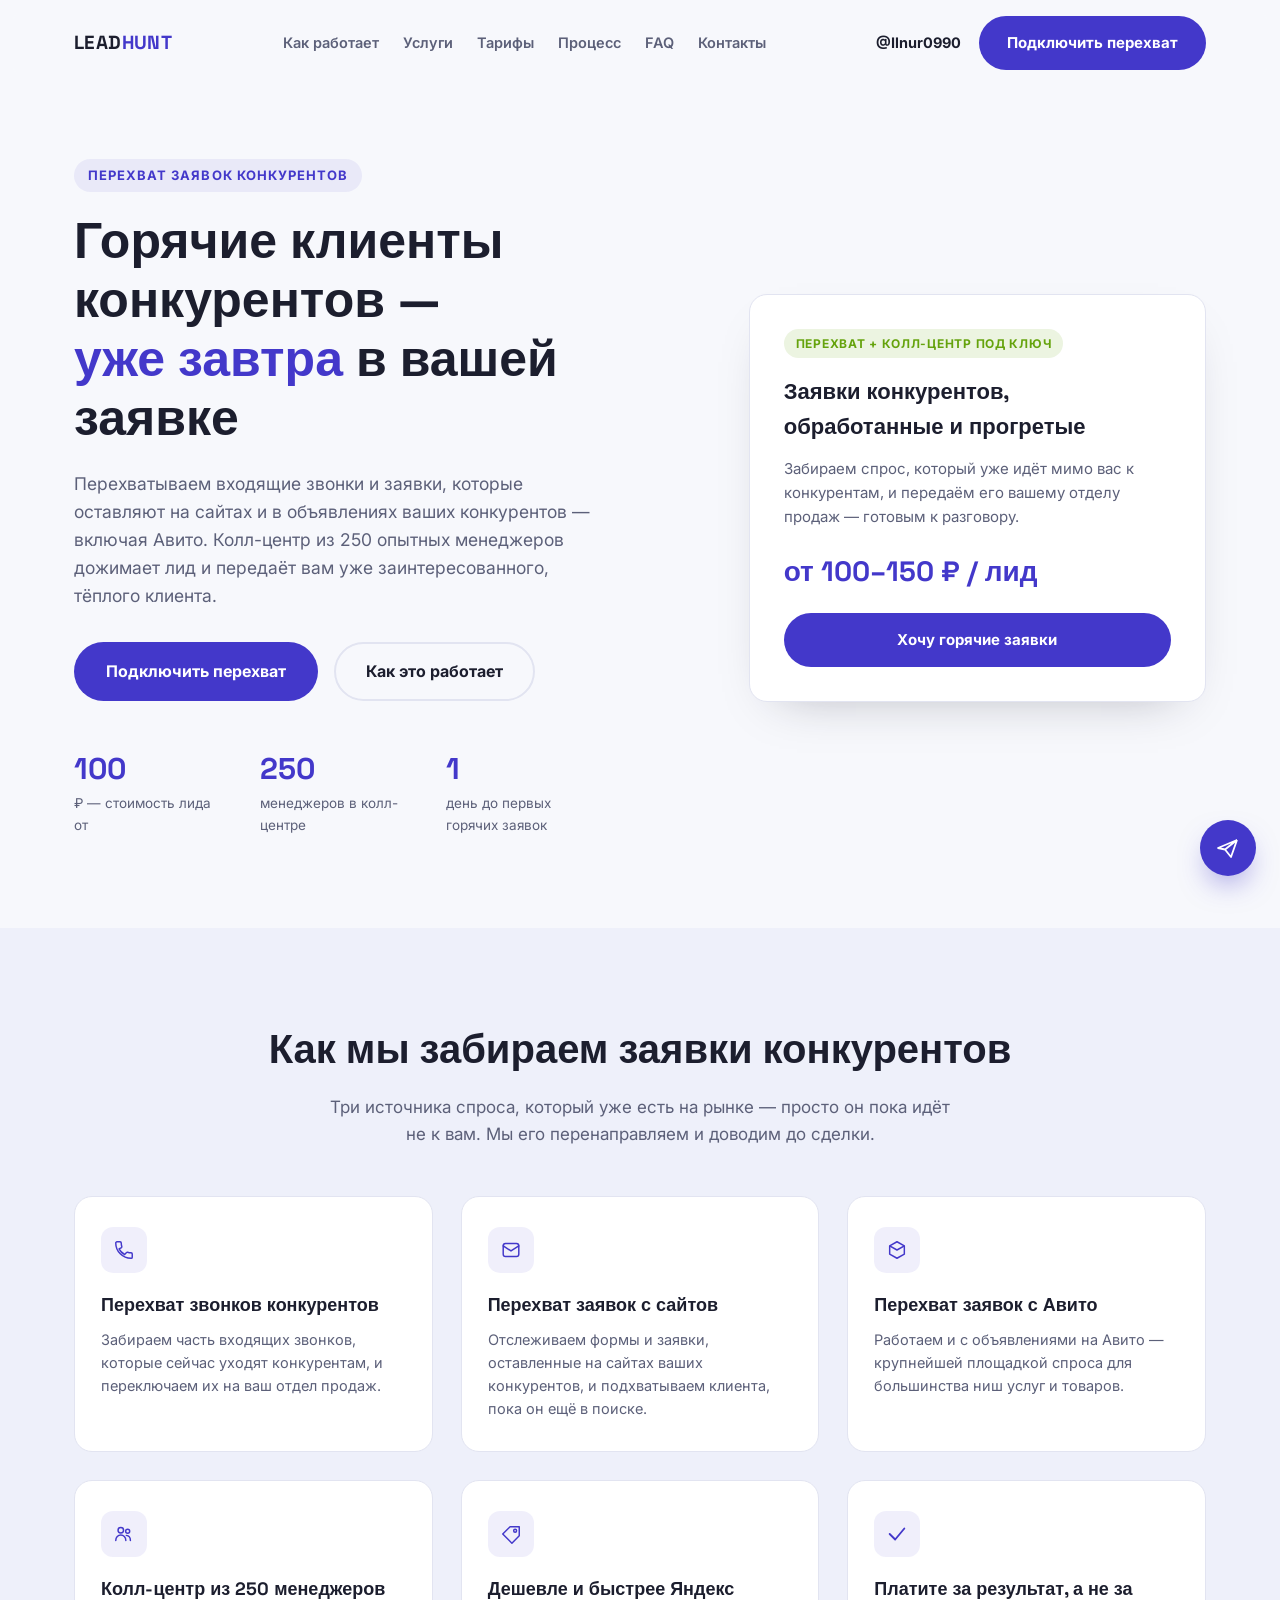
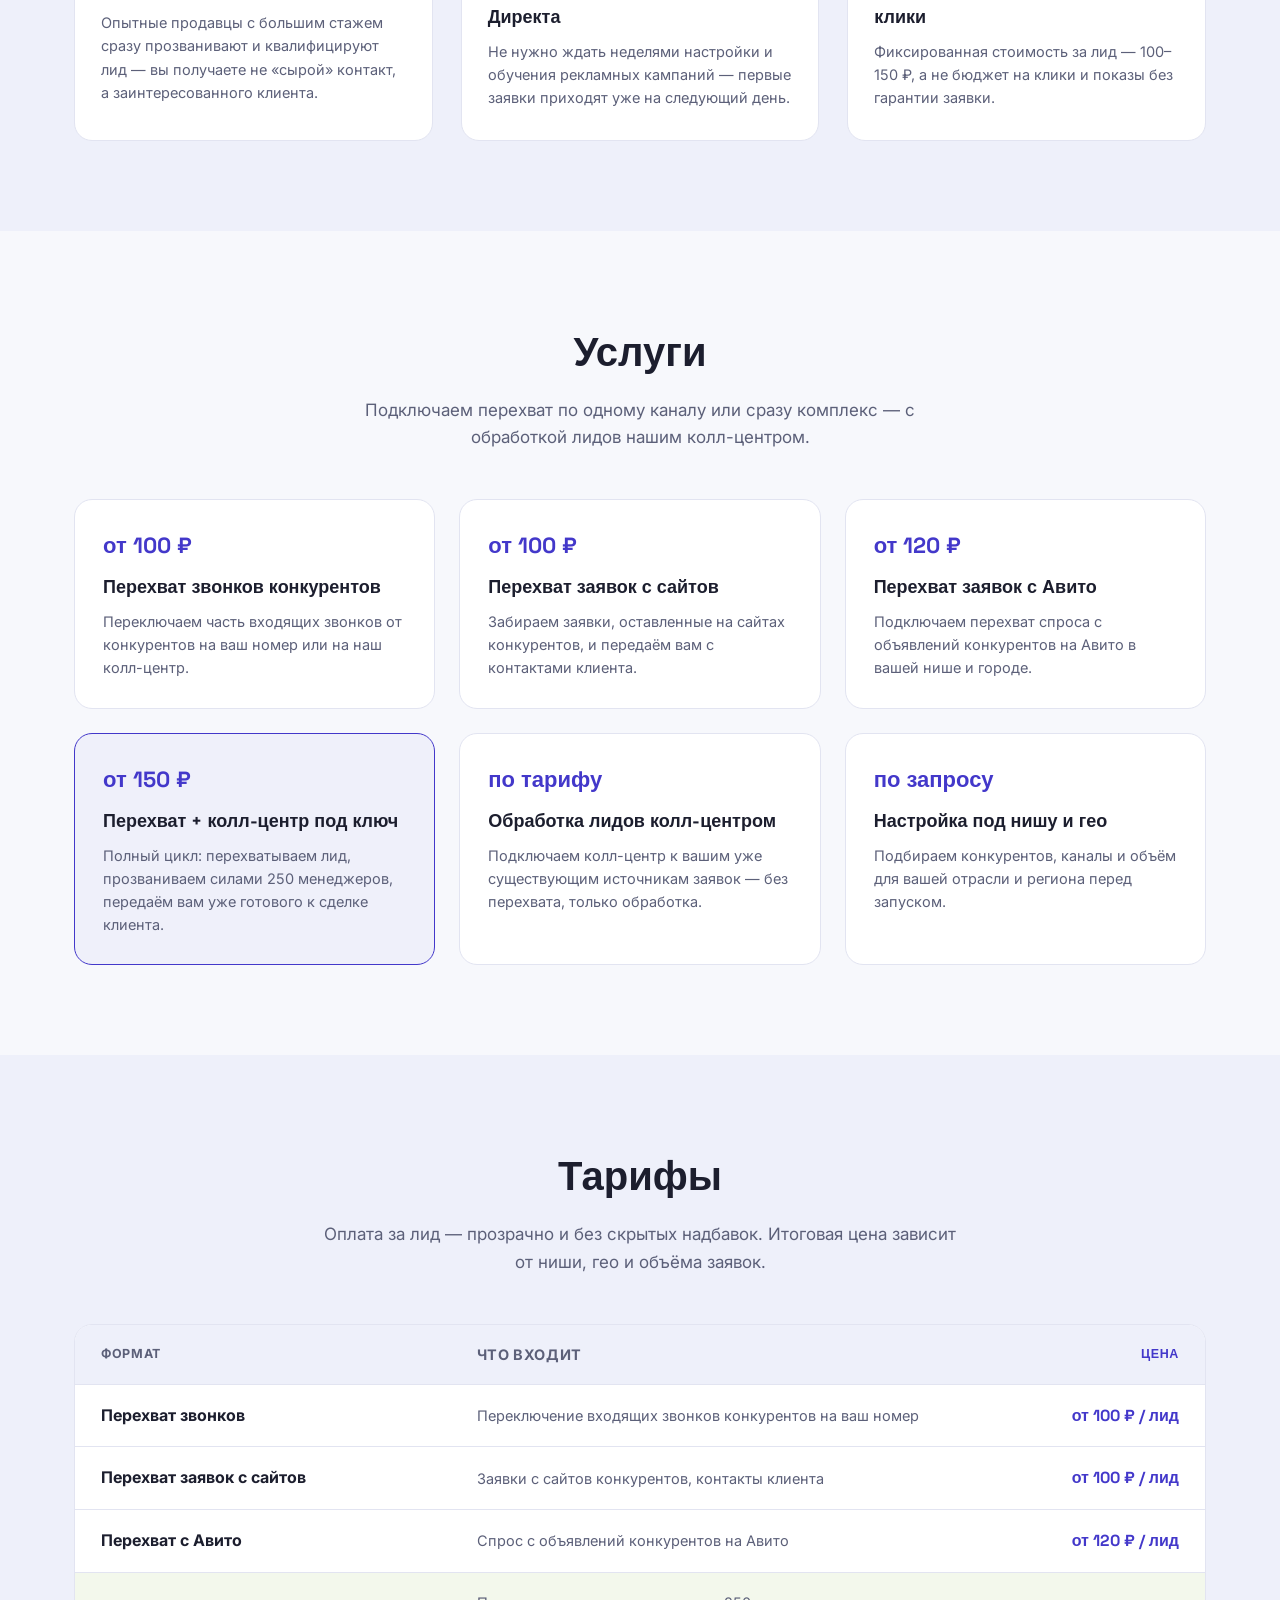
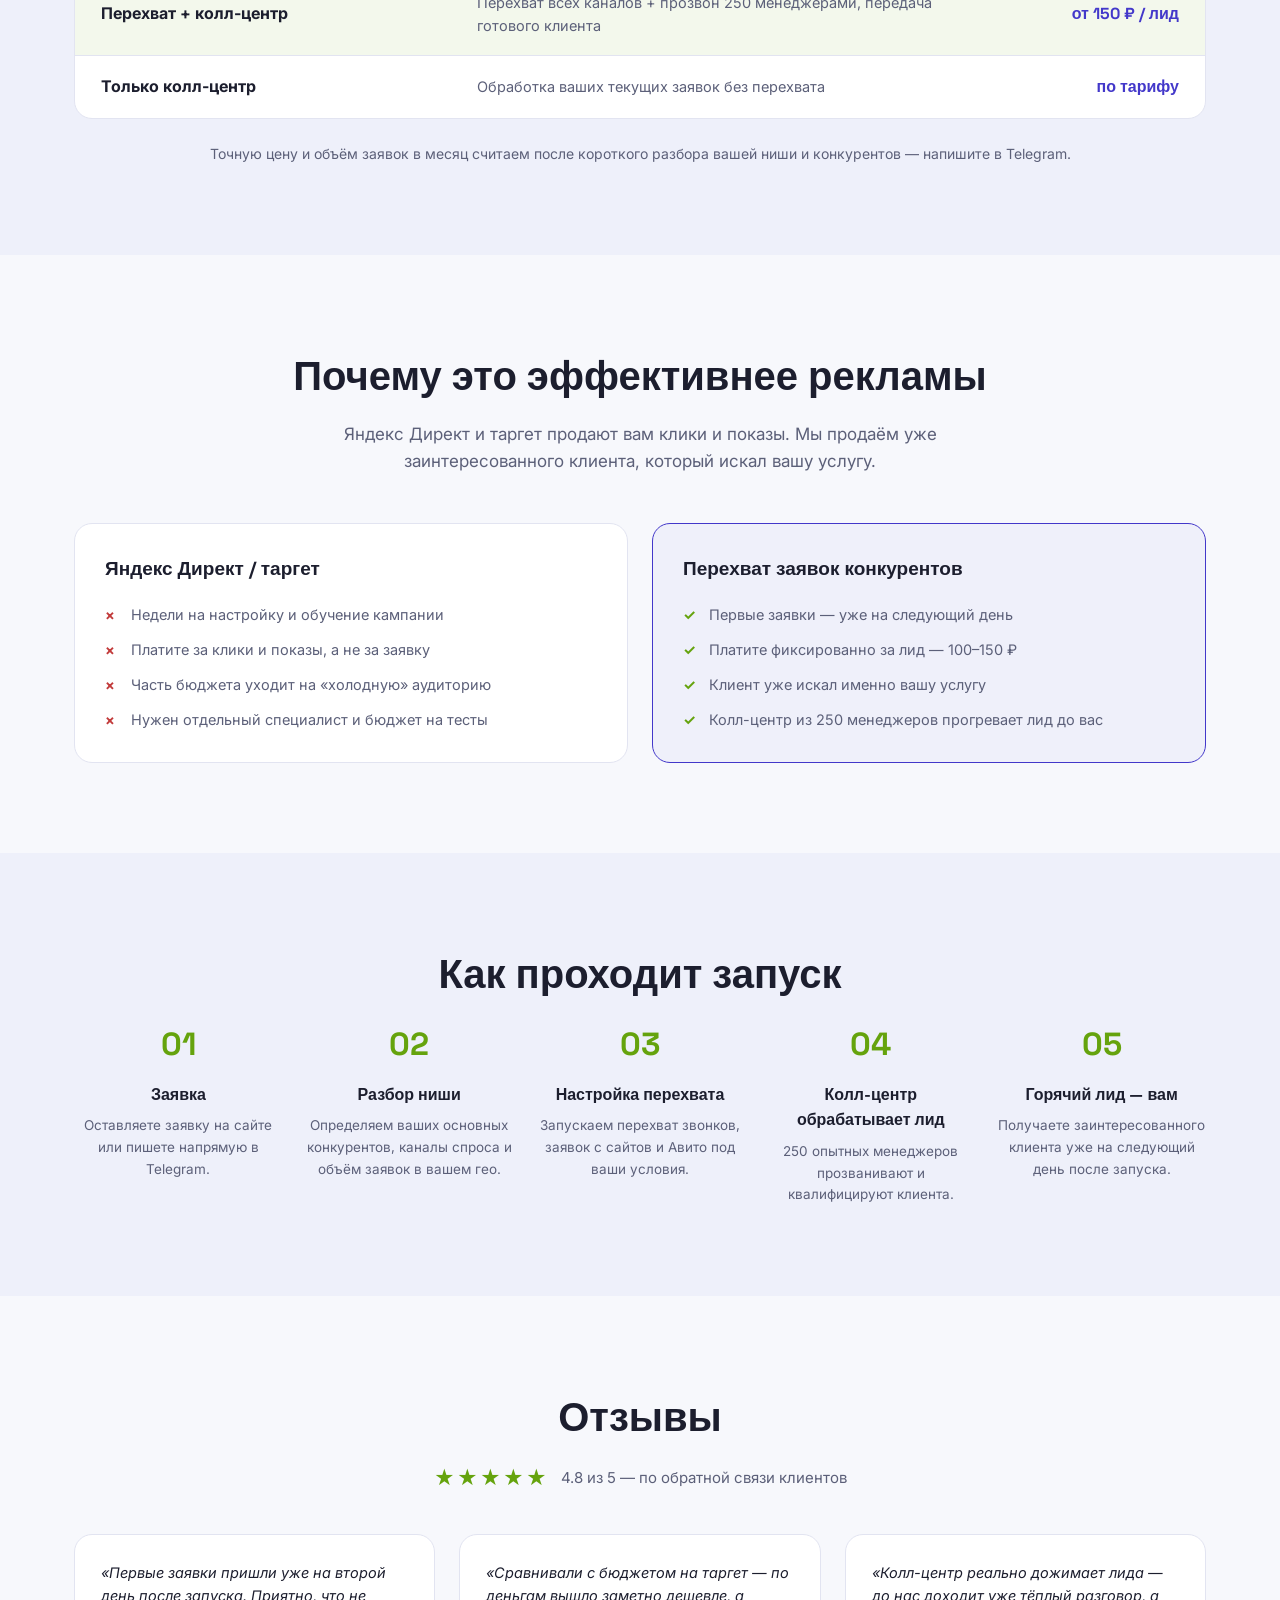
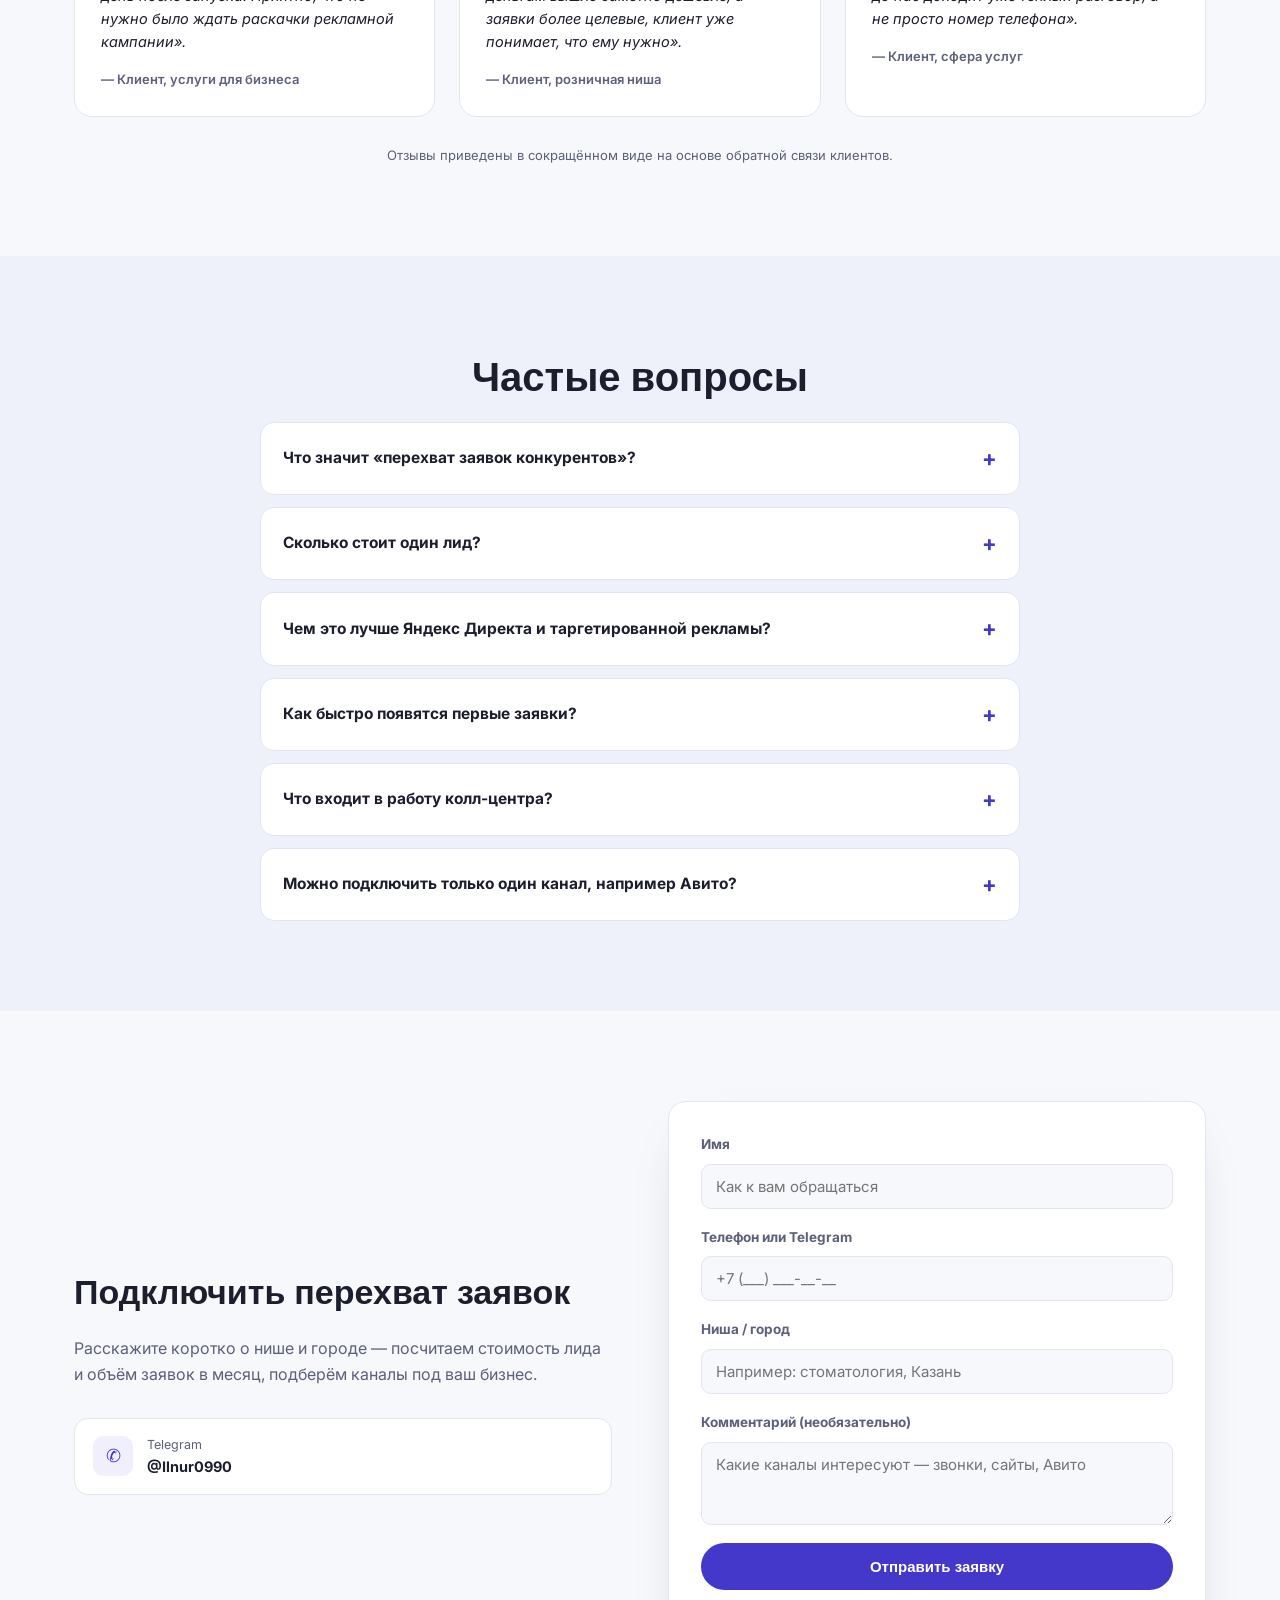
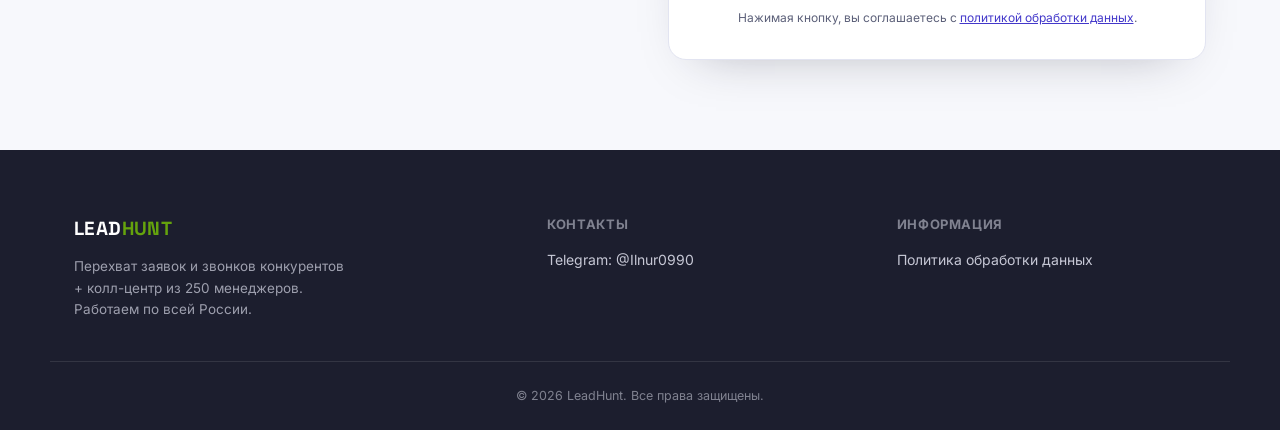
==== index.html @ 28eeb17b "init: landing for LeadHunt (перехват заявок конкурентов)" ====
<!DOCTYPE html>
<html lang="ru">
<head>
<meta charset="UTF-8">
<meta name="viewport" content="width=device-width, initial-scale=1.0">
<title>LeadHunt — перехват заявок конкурентов | Горячие лиды от 100 ₽</title>
<meta name="description" content="Перехватываем входящие звонки и заявки конкурентов — с сайтов и Авито. Колл-центр из 250 опытных менеджеров прогревает и передаёт вам готовых клиентов уже на следующий день. Лид от 100 ₽.">
<link rel="preconnect" href="https://fonts.googleapis.com">
<link rel="preconnect" href="https://fonts.gstatic.com" crossorigin>
<link href="https://fonts.googleapis.com/css2?family=Space+Grotesk:wght@500;600;700&family=Inter:wght@400;500;600;700;800&display=swap" rel="stylesheet">
<link rel="stylesheet" href="styles.css">
</head>
<body>

<header class="header" id="header">
  <div class="header__inner container">
    <a href="#top" class="logo">LEAD<span>HUNT</span></a>
    <nav class="nav" id="nav">
      <a href="#about">Как работает</a>
      <a href="#services">Услуги</a>
      <a href="#courses">Тарифы</a>
      <a href="#process">Процесс</a>
      <a href="#faq">FAQ</a>
      <a href="#contacts">Контакты</a>
    </nav>
    <div class="header__actions">
      <a href="https://t.me/Ilnur0990" class="header__phone" target="_blank" rel="noopener">@Ilnur0990</a>
      <a href="#form" class="btn btn--primary">Подключить перехват</a>
      <button class="burger" id="burger" aria-label="Меню"><span></span><span></span><span></span></button>
    </div>
  </div>
</header>

<main id="top">

  <!-- HERO -->
  <section class="hero">
    <div class="container hero__inner">
      <div class="hero__text">
        <span class="eyebrow">Перехват заявок конкурентов</span>
        <h1>Горячие клиенты конкурентов —<br><em>уже завтра</em> в вашей заявке</h1>
        <p class="hero__lead">Перехватываем входящие звонки и заявки, которые оставляют на сайтах и в объявлениях ваших конкурентов — включая Авито. Колл-центр из 250 опытных менеджеров дожимает лид и передаёт вам уже заинтересованного, тёплого клиента.</p>
        <div class="hero__cta">
          <a href="#form" class="btn btn--primary btn--lg">Подключить перехват</a>
          <a href="#about" class="btn btn--ghost btn--lg">Как это работает</a>
        </div>
        <div class="hero__stats">
          <div class="stat"><span class="stat__num" data-target="100">0</span><span class="stat__label">₽ — стоимость лида от</span></div>
          <div class="stat"><span class="stat__num" data-target="250">0</span><span class="stat__label">менеджеров в колл-центре</span></div>
          <div class="stat"><span class="stat__num" data-target="1">0</span><span class="stat__label">день до первых горячих заявок</span></div>
        </div>
      </div>
      <div class="hero__card">
        <div class="hero__card-badge">Перехват + колл-центр под ключ</div>
        <h3>Заявки конкурентов, обработанные и прогретые</h3>
        <p>Забираем спрос, который уже идёт мимо вас к конкурентам, и передаём его вашему отделу продаж — готовым к разговору.</p>
        <div class="hero__card-price">от 100–150 ₽ / лид</div>
        <a href="#form" class="btn btn--primary btn--block">Хочу горячие заявки</a>
      </div>
    </div>
  </section>

  <!-- ADVANTAGES -->
  <section class="adv-section" id="about">
    <div class="container">
      <h2 class="section-title">Как мы забираем заявки конкурентов</h2>
      <p class="section-lead">Три источника спроса, который уже есть на рынке — просто он пока идёт не к вам. Мы его перенаправляем и доводим до сделки.</p>
      <div class="adv-grid">
        <div class="adv">
          <div class="adv__icon">
            <svg viewBox="0 0 24 24" fill="none"><path d="M6.6 10.8C7.9 13.4 10.1 15.5 12.7 16.9L14.8 14.8C15.1 14.5 15.5 14.4 15.9 14.5C17.1 14.9 18.4 15.1 19.7 15.1C20.4 15.1 21 15.7 21 16.4V19.8C21 20.5 20.4 21.1 19.7 21.1C10.5 21.1 3 13.6 3 4.4C3 3.7 3.6 3.1 4.3 3.1H7.7C8.4 3.1 9 3.7 9 4.4C9 5.7 9.2 7 9.6 8.2C9.7 8.6 9.6 9 9.3 9.3L6.6 10.8Z" stroke="currentColor" stroke-width="1.6" stroke-linejoin="round"/></svg>
          </div>
          <h3>Перехват звонков конкурентов</h3>
          <p>Забираем часть входящих звонков, которые сейчас уходят конкурентам, и переключаем их на ваш отдел продаж.</p>
        </div>
        <div class="adv">
          <div class="adv__icon">
            <svg viewBox="0 0 24 24" fill="none"><rect x="3.5" y="5" width="17" height="14" rx="2.5" stroke="currentColor" stroke-width="1.6"/><path d="M3.5 7.5L12 13L20.5 7.5" stroke="currentColor" stroke-width="1.6" stroke-linecap="round" stroke-linejoin="round"/></svg>
          </div>
          <h3>Перехват заявок с сайтов</h3>
          <p>Отслеживаем формы и заявки, оставленные на сайтах ваших конкурентов, и подхватываем клиента, пока он ещё в поиске.</p>
        </div>
        <div class="adv">
          <div class="adv__icon">
            <svg viewBox="0 0 24 24" fill="none"><path d="M12 3L20 7.5V16.5L12 21L4 16.5V7.5L12 3Z" stroke="currentColor" stroke-width="1.6" stroke-linejoin="round"/><path d="M4 7.5L12 12L20 7.5" stroke="currentColor" stroke-width="1.6" stroke-linejoin="round"/></svg>
          </div>
          <h3>Перехват заявок с Авито</h3>
          <p>Работаем и с объявлениями на Авито — крупнейшей площадкой спроса для большинства ниш услуг и товаров.</p>
        </div>
        <div class="adv">
          <div class="adv__icon">
            <svg viewBox="0 0 24 24" fill="none"><circle cx="8.5" cy="8" r="3" stroke="currentColor" stroke-width="1.6"/><circle cx="16" cy="9" r="2.2" stroke="currentColor" stroke-width="1.6"/><path d="M3 19C3 15.7 5.5 13 8.5 13C11.5 13 14 15.7 14 19" stroke="currentColor" stroke-width="1.6" stroke-linecap="round"/><path d="M14.5 13.5C17 13.8 19 16 19 19" stroke="currentColor" stroke-width="1.6" stroke-linecap="round"/></svg>
          </div>
          <h3>Колл-центр из 250 менеджеров</h3>
          <p>Опытные продавцы с большим стажем сразу прозванивают и квалифицируют лид — вы получаете не «сырой» контакт, а заинтересованного клиента.</p>
        </div>
        <div class="adv">
          <div class="adv__icon">
            <svg viewBox="0 0 24 24" fill="none"><path d="M3 12L11 4L21 4L21 14L13 22L3 12Z" stroke="currentColor" stroke-width="1.6" stroke-linejoin="round"/><circle cx="16.5" cy="8.5" r="1.6" stroke="currentColor" stroke-width="1.6"/></svg>
          </div>
          <h3>Дешевле и быстрее Яндекс Директа</h3>
          <p>Не нужно ждать неделями настройки и обучения рекламных кампаний — первые заявки приходят уже на следующий день.</p>
        </div>
        <div class="adv">
          <div class="adv__icon">
            <svg viewBox="0 0 24 24" fill="none"><path d="M4 12L10 18L20 6" stroke="currentColor" stroke-width="2" stroke-linecap="round" stroke-linejoin="round"/></svg>
          </div>
          <h3>Платите за результат, а не за клики</h3>
          <p>Фиксированная стоимость за лид — 100–150 ₽, а не бюджет на клики и показы без гарантии заявки.</p>
        </div>
      </div>
    </div>
  </section>

  <!-- SERVICES -->
  <section class="services" id="services">
    <div class="container">
      <h2 class="section-title">Услуги</h2>
      <p class="section-lead">Подключаем перехват по одному каналу или сразу комплекс — с обработкой лидов нашим колл-центром.</p>
      <div class="services__grid">

        <div class="service">
          <div class="service__price">от 100 ₽</div>
          <h3>Перехват звонков конкурентов</h3>
          <p>Переключаем часть входящих звонков от конкурентов на ваш номер или на наш колл-центр.</p>
        </div>

        <div class="service">
          <div class="service__price">от 100 ₽</div>
          <h3>Перехват заявок с сайтов</h3>
          <p>Забираем заявки, оставленные на сайтах конкурентов, и передаём вам с контактами клиента.</p>
        </div>

        <div class="service">
          <div class="service__price">от 120 ₽</div>
          <h3>Перехват заявок с Авито</h3>
          <p>Подключаем перехват спроса с объявлений конкурентов на Авито в вашей нише и городе.</p>
        </div>

        <div class="service service--accent">
          <div class="service__price">от 150 ₽</div>
          <h3>Перехват + колл-центр под ключ</h3>
          <p>Полный цикл: перехватываем лид, прозваниваем силами 250 менеджеров, передаём вам уже готового к сделке клиента.</p>
        </div>

        <div class="service">
          <div class="service__price">по тарифу</div>
          <h3>Обработка лидов колл-центром</h3>
          <p>Подключаем колл-центр к вашим уже существующим источникам заявок — без перехвата, только обработка.</p>
        </div>

        <div class="service">
          <div class="service__price">по запросу</div>
          <h3>Настройка под нишу и гео</h3>
          <p>Подбираем конкурентов, каналы и объём для вашей отрасли и региона перед запуском.</p>
        </div>

      </div>
    </div>
  </section>

  <!-- PRICE TABLE -->
  <section class="price" id="courses">
    <div class="container">
      <h2 class="section-title">Тарифы</h2>
      <p class="section-lead">Оплата за лид — прозрачно и без скрытых надбавок. Итоговая цена зависит от ниши, гео и объёма заявок.</p>
      <div class="price__table">
        <div class="price__row price__row--head">
          <span>Формат</span>
          <span>Что входит</span>
          <span>Цена</span>
        </div>
        <div class="price__row">
          <span>Перехват звонков</span>
          <span>Переключение входящих звонков конкурентов на ваш номер</span>
          <span>от 100 ₽ / лид</span>
        </div>
        <div class="price__row">
          <span>Перехват заявок с сайтов</span>
          <span>Заявки с сайтов конкурентов, контакты клиента</span>
          <span>от 100 ₽ / лид</span>
        </div>
        <div class="price__row">
          <span>Перехват с Авито</span>
          <span>Спрос с объявлений конкурентов на Авито</span>
          <span>от 120 ₽ / лид</span>
        </div>
        <div class="price__row price__row--accent">
          <span>Перехват + колл-центр</span>
          <span>Перехват всех каналов + прозвон 250 менеджерами, передача готового клиента</span>
          <span>от 150 ₽ / лид</span>
        </div>
        <div class="price__row">
          <span>Только колл-центр</span>
          <span>Обработка ваших текущих заявок без перехвата</span>
          <span>по тарифу</span>
        </div>
      </div>
      <p class="price__note">Точную цену и объём заявок в месяц считаем после короткого разбора вашей ниши и конкурентов — напишите в Telegram.</p>
    </div>
  </section>

  <!-- COMPARE -->
  <section class="compare">
    <div class="container">
      <h2 class="section-title">Почему это эффективнее рекламы</h2>
      <p class="section-lead">Яндекс Директ и таргет продают вам клики и показы. Мы продаём уже заинтересованного клиента, который искал вашу услугу.</p>
      <div class="compare__grid">
        <div class="compare__card">
          <h3>Яндекс Директ / таргет</h3>
          <ul class="compare__list">
            <li>Недели на настройку и обучение кампании</li>
            <li>Платите за клики и показы, а не за заявку</li>
            <li>Часть бюджета уходит на «холодную» аудиторию</li>
            <li>Нужен отдельный специалист и бюджет на тесты</li>
          </ul>
        </div>
        <div class="compare__card compare__card--accent">
          <h3>Перехват заявок конкурентов</h3>
          <ul class="compare__list">
            <li>Первые заявки — уже на следующий день</li>
            <li>Платите фиксированно за лид — 100–150 ₽</li>
            <li>Клиент уже искал именно вашу услугу</li>
            <li>Колл-центр из 250 менеджеров прогревает лид до вас</li>
          </ul>
        </div>
      </div>
    </div>
  </section>

  <!-- PROCESS -->
  <section class="process" id="process">
    <div class="container">
      <h2 class="section-title">Как проходит запуск</h2>
      <div class="process__grid">
        <div class="step">
          <div class="step__num">01</div>
          <h3>Заявка</h3>
          <p>Оставляете заявку на сайте или пишете напрямую в Telegram.</p>
        </div>
        <div class="step">
          <div class="step__num">02</div>
          <h3>Разбор ниши</h3>
          <p>Определяем ваших основных конкурентов, каналы спроса и объём заявок в вашем гео.</p>
        </div>
        <div class="step">
          <div class="step__num">03</div>
          <h3>Настройка перехвата</h3>
          <p>Запускаем перехват звонков, заявок с сайтов и Авито под ваши условия.</p>
        </div>
        <div class="step">
          <div class="step__num">04</div>
          <h3>Колл-центр обрабатывает лид</h3>
          <p>250 опытных менеджеров прозванивают и квалифицируют клиента.</p>
        </div>
        <div class="step">
          <div class="step__num">05</div>
          <h3>Горячий лид — вам</h3>
          <p>Получаете заинтересованного клиента уже на следующий день после запуска.</p>
        </div>
      </div>
    </div>
  </section>

  <!-- REVIEWS -->
  <section class="reviews" id="reviews">
    <div class="container">
      <h2 class="section-title">Отзывы</h2>
      <div class="reviews__rating">
        <span class="reviews__stars">★★★★★</span>
        <span>4.8 из 5 — по обратной связи клиентов</span>
      </div>
      <div class="reviews__grid">
        <div class="review">
          <p>«Первые заявки пришли уже на второй день после запуска. Приятно, что не нужно было ждать раскачки рекламной кампании».</p>
          <div class="review__author">— Клиент, услуги для бизнеса</div>
        </div>
        <div class="review">
          <p>«Сравнивали с бюджетом на таргет — по деньгам вышло заметно дешевле, а заявки более целевые, клиент уже понимает, что ему нужно».</p>
          <div class="review__author">— Клиент, розничная ниша</div>
        </div>
        <div class="review">
          <p>«Колл-центр реально дожимает лида — до нас доходит уже тёплый разговор, а не просто номер телефона».</p>
          <div class="review__author">— Клиент, сфера услуг</div>
        </div>
      </div>
      <p class="reviews__note">Отзывы приведены в сокращённом виде на основе обратной связи клиентов.</p>
    </div>
  </section>

  <!-- FAQ -->
  <section class="faq" id="faq">
    <div class="container">
      <h2 class="section-title">Частые вопросы</h2>
      <div class="faq__list">
        <details class="faq__item">
          <summary>Что значит «перехват заявок конкурентов»?</summary>
          <p>Мы работаем с тем же спросом, что видят ваши конкуренты — по их объявлениям, сайтам и карточкам, в том числе на Авито — и перенаправляем часть этого потока на вас, вместо того чтобы вы сами боролись за клик в рекламе.</p>
        </details>
        <details class="faq__item">
          <summary>Сколько стоит один лид?</summary>
          <p>В среднем 100–150 ₽ за лид, в зависимости от ниши, региона и выбранного канала — звонки, сайты, Авито или комплекс со всеми тремя.</p>
        </details>
        <details class="faq__item">
          <summary>Чем это лучше Яндекс Директа и таргетированной рекламы?</summary>
          <p>Реклама продаёт клики и показы, а результат неизвестен заранее. Перехват работает с уже сформированным спросом — человек уже искал такую услугу у конкурента, а первые заявки приходят уже на следующий день после запуска.</p>
        </details>
        <details class="faq__item">
          <summary>Как быстро появятся первые заявки?</summary>
          <p>Обычно клиенты начинают получать заинтересованных, горячих клиентов уже на следующий день после подключения.</p>
        </details>
        <details class="faq__item">
          <summary>Что входит в работу колл-центра?</summary>
          <p>250 опытных менеджеров с большим стажем продаж принимают перехваченный контакт, прозванивают и квалифицируют его — вам передаётся уже прогретый, заинтересованный лид, а не «сырой» номер телефона.</p>
        </details>
        <details class="faq__item">
          <summary>Можно подключить только один канал, например Авито?</summary>
          <p>Да, можно начать с одного канала — звонки, заявки с сайтов или Авито — и расширить на остальные после первых результатов.</p>
        </details>
      </div>
    </div>
  </section>

  <!-- FORM -->
  <section class="form-section" id="form">
    <div class="container form-section__inner">
      <div class="form-section__text">
        <h2>Подключить перехват заявок</h2>
        <p>Расскажите коротко о нише и городе — посчитаем стоимость лида и объём заявок в месяц, подберём каналы под ваш бизнес.</p>
        <div class="form-section__contact">
          <a href="https://t.me/Ilnur0990" target="_blank" rel="noopener" class="contact-card">
            <span class="contact-card__icon">✆</span>
            <div>
              <div class="contact-card__label">Telegram</div>
              <div class="contact-card__value">@Ilnur0990</div>
            </div>
          </a>
        </div>
      </div>
      <form class="form" id="leadForm">
        <input type="text" name="_gotcha" style="display:none" tabindex="-1" autocomplete="off">
        <label>
          <span>Имя</span>
          <input type="text" name="name" placeholder="Как к вам обращаться" required>
        </label>
        <label>
          <span>Телефон или Telegram</span>
          <input type="tel" name="phone" placeholder="+7 (___) ___-__-__" required>
        </label>
        <label>
          <span>Ниша / город</span>
          <input type="text" name="topic" placeholder="Например: стоматология, Казань">
        </label>
        <label>
          <span>Комментарий (необязательно)</span>
          <textarea name="comment" rows="3" placeholder="Какие каналы интересуют — звонки, сайты, Авито"></textarea>
        </label>
        <button type="submit" class="btn btn--primary btn--block">Отправить заявку</button>
        <p class="form__note">Нажимая кнопку, вы соглашаетесь с <a href="privacy.html">политикой обработки данных</a>.</p>
      </form>
    </div>
  </section>

</main>

<footer class="footer" id="contacts">
  <div class="container footer__inner">
    <div class="footer__brand">
      <div class="logo">LEAD<span>HUNT</span></div>
      <p>Перехват заявок и звонков конкурентов + колл-центр из 250 менеджеров. Работаем по всей России.</p>
    </div>
    <div class="footer__col">
      <h4>Контакты</h4>
      <a href="https://t.me/Ilnur0990" target="_blank" rel="noopener">Telegram: @Ilnur0990</a>
    </div>
    <div class="footer__col">
      <h4>Информация</h4>
      <a href="privacy.html">Политика обработки данных</a>
    </div>
  </div>
  <div class="container footer__bottom">
    <span>© <span id="year"></span> LeadHunt. Все права защищены.</span>
  </div>
</footer>

<a href="https://t.me/Ilnur0990" target="_blank" rel="noopener" class="fab" aria-label="Написать в Telegram">
  <svg viewBox="0 0 24 24" fill="none"><path d="M21 4L2 12L9 13.5M21 4L15 21L9 13.5M21 4L9 13.5" stroke="currentColor" stroke-width="1.8" stroke-linejoin="round"/></svg>
</a>

<script src="script.js"></script>
</body>
</html>
---- styles.css ----
:root {
  --bg: #f7f8fc;
  --bg-alt: #eef0fa;
  --surface: #ffffff;
  --ink: #1c1e2e;
  --ink-soft: #5c6079;
  --accent: #4338ca;
  --accent-dark: #332aa3;
  --gold: #65a30d;
  --border: #e2e4f1;
  --radius: 18px;
  --shadow: 0 20px 50px -30px rgba(28, 30, 46, 0.35);
  --font-head: 'Space Grotesk', sans-serif;
  --font-body: 'Inter', sans-serif;
}

* { box-sizing: border-box; margin: 0; padding: 0; }

html { scroll-behavior: smooth; }

body {
  font-family: var(--font-body);
  background: var(--bg);
  color: var(--ink);
  line-height: 1.6;
  -webkit-font-smoothing: antialiased;
}

.container {
  max-width: 1180px;
  margin: 0 auto;
  padding: 0 24px;
}

img { max-width: 100%; display: block; }

a { color: inherit; text-decoration: none; }

h1, h2, h3 { font-family: var(--font-head); font-weight: 700; color: var(--ink); }

.section-title {
  font-size: clamp(28px, 3.6vw, 40px);
  text-align: center;
  margin-bottom: 12px;
}

.section-lead {
  text-align: center;
  max-width: 640px;
  margin: 0 auto 48px;
  color: var(--ink-soft);
  font-size: 17px;
}

.eyebrow {
  display: inline-block;
  font-size: 13px;
  letter-spacing: 0.08em;
  text-transform: uppercase;
  color: var(--accent);
  font-weight: 700;
  background: rgba(67, 56, 202, 0.08);
  padding: 6px 14px;
  border-radius: 100px;
  margin-bottom: 20px;
}

/* BUTTONS */
.btn {
  display: inline-flex;
  align-items: center;
  justify-content: center;
  gap: 8px;
  padding: 13px 26px;
  border-radius: 100px;
  font-weight: 700;
  font-size: 15px;
  border: 2px solid transparent;
  cursor: pointer;
  transition: transform 0.15s ease, box-shadow 0.15s ease, background 0.15s ease, color 0.15s ease;
  white-space: nowrap;
}
.btn--primary { background: var(--accent); color: #fff; }
.btn--primary:hover { background: var(--accent-dark); transform: translateY(-1px); box-shadow: 0 12px 24px -12px rgba(67,56,202,0.55); }
.btn--ghost { background: transparent; border-color: var(--border); color: var(--ink); }
.btn--ghost:hover { border-color: var(--accent); color: var(--accent); }
.btn--lg { padding: 15px 30px; font-size: 16px; }
.btn--block { width: 100%; }
.btn[disabled] { opacity: 0.7; cursor: not-allowed; transform: none; }

/* HEADER */
.header {
  position: sticky;
  top: 0;
  z-index: 100;
  background: rgba(247, 248, 252, 0.85);
  backdrop-filter: blur(10px);
  border-bottom: 1px solid transparent;
  transition: border-color 0.2s ease, box-shadow 0.2s ease;
}
.header.scrolled { border-color: var(--border); box-shadow: 0 6px 20px -18px rgba(0,0,0,0.3); }
.header__inner {
  display: flex;
  align-items: center;
  justify-content: space-between;
  gap: 24px;
  min-width: 0;
  padding-top: 16px;
  padding-bottom: 16px;
}
.logo {
  flex-shrink: 0;
  font-family: var(--font-head);
  font-weight: 700;
  font-size: 19px;
  letter-spacing: 0.02em;
  color: var(--ink);
}
.logo span { color: var(--accent); }
.nav { display: flex; align-items: center; gap: 24px; }
.nav a {
  white-space: nowrap;
  font-size: 14.5px;
  font-weight: 600;
  color: var(--ink-soft);
  transition: color 0.15s ease;
}
.nav a:hover { color: var(--accent); }
.header__actions { display: flex; align-items: center; gap: 18px; flex-shrink: 0; }
.header__phone {
  font-weight: 700;
  font-size: 14.5px;
  color: var(--ink);
  white-space: nowrap;
}
.burger { display: none; flex-direction: column; gap: 5px; background: none; border: none; cursor: pointer; padding: 6px; }
.burger span { width: 22px; height: 2px; background: var(--ink); transition: transform 0.2s ease, opacity 0.2s ease; }
.burger.is-open span:nth-child(1) { transform: translateY(7px) rotate(45deg); }
.burger.is-open span:nth-child(2) { opacity: 0; }
.burger.is-open span:nth-child(3) { transform: translateY(-7px) rotate(-45deg); }

/* HERO */
.hero { padding: 72px 0 90px; overflow: hidden; }
.hero__inner {
  display: grid;
  grid-template-columns: 1.15fr 0.85fr;
  gap: 56px;
  align-items: center;
}
.hero h1 {
  font-size: clamp(32px, 4.4vw, 50px);
  line-height: 1.18;
  margin-bottom: 22px;
}
.hero h1 em { color: var(--accent); font-style: normal; }
.hero__lead { font-size: 17.5px; color: var(--ink-soft); max-width: 540px; margin-bottom: 32px; }
.hero__cta { display: flex; gap: 16px; flex-wrap: wrap; margin-bottom: 44px; }
.hero__stats { display: flex; gap: 36px; flex-wrap: wrap; }
.stat__num { display: block; font-family: var(--font-head); font-size: 30px; font-weight: 700; color: var(--accent); }
.stat__label { font-size: 13.5px; color: var(--ink-soft); max-width: 150px; display: inline-block; }

.hero__card {
  background: var(--surface);
  border: 1px solid var(--border);
  border-radius: var(--radius);
  padding: 34px;
  box-shadow: var(--shadow);
  position: relative;
}
.hero__card-badge {
  display: inline-block;
  font-size: 12px;
  font-weight: 700;
  text-transform: uppercase;
  letter-spacing: 0.06em;
  color: var(--gold);
  background: rgba(101, 163, 13, 0.12);
  padding: 5px 12px;
  border-radius: 100px;
  margin-bottom: 16px;
}
.hero__card h3 { font-size: 22px; margin-bottom: 12px; }
.hero__card p { color: var(--ink-soft); font-size: 15px; margin-bottom: 20px; }
.hero__card-price { font-family: var(--font-head); font-size: 28px; font-weight: 700; color: var(--accent); margin-bottom: 20px; }

/* ADVANTAGES */
.adv-section { padding: 90px 0; background: var(--bg-alt); }
.adv-grid { display: grid; grid-template-columns: repeat(3, 1fr); gap: 28px; }
.adv {
  background: var(--surface);
  border-radius: var(--radius);
  padding: 30px 26px;
  border: 1px solid var(--border);
}
.adv__icon {
  width: 46px; height: 46px;
  border-radius: 12px;
  background: rgba(67, 56, 202, 0.08);
  color: var(--accent);
  display: flex; align-items: center; justify-content: center;
  margin-bottom: 18px;
}
.adv__icon svg { width: 22px; height: 22px; }
.adv h3 { font-size: 18px; margin-bottom: 8px; }
.adv p { font-size: 14.5px; color: var(--ink-soft); }

/* SERVICES */
.services { padding: 90px 0; }
.services__grid { display: grid; grid-template-columns: repeat(3, 1fr); gap: 24px; }
.service {
  background: var(--surface);
  border: 1px solid var(--border);
  border-radius: var(--radius);
  padding: 28px;
}
.service--accent { border-color: var(--accent); background: rgba(67, 56, 202, 0.04); }
.service__price { font-family: var(--font-head); font-weight: 700; font-size: 22px; color: var(--accent); margin-bottom: 10px; }
.service h3 { font-size: 18px; margin-bottom: 8px; }
.service p { font-size: 14.5px; color: var(--ink-soft); }

/* PRICE TABLE */
.price { padding: 90px 0; background: var(--bg-alt); }
.price__table {
  background: var(--surface);
  border: 1px solid var(--border);
  border-radius: var(--radius);
  overflow: hidden;
}
.price__row {
  display: grid;
  grid-template-columns: 1.1fr 1.4fr 0.7fr;
  gap: 16px;
  padding: 18px 26px;
  border-bottom: 1px solid var(--border);
  align-items: center;
}
.price__row:last-child { border-bottom: none; }
.price__row--head {
  background: var(--bg-alt);
  font-size: 12.5px;
  text-transform: uppercase;
  letter-spacing: 0.05em;
  color: var(--ink-soft);
  font-weight: 700;
}
.price__row:not(.price__row--head) span:first-child { font-weight: 700; }
.price__row span:nth-child(2) { color: var(--ink-soft); font-size: 14.5px; }
.price__row span:last-child { font-family: var(--font-head); font-weight: 700; color: var(--accent); text-align: right; }
.price__row--accent { background: rgba(101, 163, 13, 0.08); }
.price__note { text-align: center; margin-top: 24px; color: var(--ink-soft); font-size: 14px; }

/* COMPARE */
.compare { padding: 90px 0; }
.compare__grid { display: grid; grid-template-columns: 1fr 1fr; gap: 24px; }
.compare__card { background: var(--surface); border: 1px solid var(--border); border-radius: var(--radius); padding: 30px; }
.compare__card--accent { border-color: var(--accent); background: rgba(67, 56, 202, 0.04); }
.compare__card h3 { font-size: 19px; margin-bottom: 18px; }
.compare__list { list-style: none; display: flex; flex-direction: column; gap: 12px; }
.compare__list li { font-size: 14.5px; color: var(--ink-soft); padding-left: 26px; position: relative; }
.compare__list li::before { content: '×'; position: absolute; left: 0; color: #c23b3b; font-weight: 700; }
.compare__card--accent .compare__list li::before { content: '✓'; color: var(--gold); }

/* PROCESS */
.process { padding: 90px 0; background: var(--bg-alt); }
.process__grid { display: grid; grid-template-columns: repeat(5, 1fr); gap: 22px; }
.step { text-align: center; }
.step__num {
  font-family: var(--font-head);
  font-size: 32px;
  font-weight: 700;
  color: var(--gold);
  margin-bottom: 12px;
}
.step h3 { font-size: 16px; margin-bottom: 8px; }
.step p { font-size: 13.5px; color: var(--ink-soft); }

/* REVIEWS */
.reviews { padding: 90px 0; }
.reviews__rating {
  display: flex;
  align-items: center;
  justify-content: center;
  gap: 12px;
  margin-bottom: 40px;
  font-size: 15px;
  color: var(--ink-soft);
}
.reviews__stars { color: var(--gold); font-size: 20px; letter-spacing: 2px; }
.reviews__grid { display: grid; grid-template-columns: repeat(3, 1fr); gap: 24px; }
.review {
  background: var(--surface);
  border: 1px solid var(--border);
  border-radius: var(--radius);
  padding: 26px;
}
.review p { font-size: 14.5px; color: var(--ink); margin-bottom: 16px; font-style: italic; }
.review__author { font-size: 13px; color: var(--ink-soft); font-weight: 600; }
.reviews__note { text-align: center; margin-top: 28px; font-size: 13px; color: var(--ink-soft); }

/* FAQ */
.faq { padding: 90px 0; background: var(--bg-alt); }
.faq__list { max-width: 760px; margin: 0 auto; display: flex; flex-direction: column; gap: 12px; }
.faq__item {
  background: var(--surface);
  border: 1px solid var(--border);
  border-radius: 14px;
  padding: 18px 22px;
}
.faq__item summary {
  cursor: pointer;
  font-weight: 700;
  font-size: 15.5px;
  list-style: none;
  display: flex;
  justify-content: space-between;
  align-items: center;
}
.faq__item summary::-webkit-details-marker { display: none; }
.faq__item summary::after { content: '+'; font-size: 22px; color: var(--accent); margin-left: 12px; }
.faq__item[open] summary::after { content: '−'; }
.faq__item p { margin-top: 14px; color: var(--ink-soft); font-size: 14.5px; }

/* FORM */
.form-section { padding: 90px 0; }
.form-section__inner { display: grid; grid-template-columns: 1fr 1fr; gap: 56px; align-items: center; }
.form-section__text h2 { font-size: clamp(26px, 3vw, 34px); margin-bottom: 16px; }
.form-section__text p { color: var(--ink-soft); margin-bottom: 30px; }
.form-section__contact { display: flex; flex-direction: column; gap: 14px; }
.contact-card {
  display: flex; align-items: center; gap: 14px;
  background: var(--surface);
  border: 1px solid var(--border);
  border-radius: 14px;
  padding: 16px 18px;
  transition: border-color 0.15s ease;
}
.contact-card:hover { border-color: var(--accent); }
.contact-card__icon {
  width: 40px; height: 40px;
  border-radius: 10px;
  background: rgba(67, 56, 202, 0.08);
  color: var(--accent);
  display: flex; align-items: center; justify-content: center;
  font-size: 18px;
  flex-shrink: 0;
}
.contact-card__label { font-size: 12.5px; color: var(--ink-soft); }
.contact-card__value { font-weight: 700; font-size: 14.5px; }

.form {
  background: var(--surface);
  border: 1px solid var(--border);
  border-radius: var(--radius);
  padding: 32px;
  display: flex;
  flex-direction: column;
  gap: 18px;
  box-shadow: var(--shadow);
}
.form label { display: flex; flex-direction: column; gap: 8px; font-size: 13.5px; font-weight: 700; color: var(--ink-soft); }
.form input, .form select, .form textarea {
  font-family: var(--font-body);
  font-size: 15px;
  padding: 12px 14px;
  border: 1px solid var(--border);
  border-radius: 10px;
  background: var(--bg);
  color: var(--ink);
  outline: none;
  transition: border-color 0.15s ease;
}
.form input:focus, .form select:focus, .form textarea:focus { border-color: var(--accent); }
.form textarea { resize: vertical; }
.form__note { font-size: 12px; color: var(--ink-soft); text-align: center; }
.form__note a { color: var(--accent); text-decoration: underline; }

/* FOOTER */
.footer { background: #1c1e2e; color: #e4e5f2; padding: 64px 0 24px; }
.footer__inner {
  display: grid;
  grid-template-columns: 1.4fr 1fr 1fr;
  gap: 40px;
  padding-bottom: 40px;
  border-bottom: 1px solid rgba(255,255,255,0.1);
}
.footer .logo { color: #fff; margin-bottom: 12px; }
.footer .logo span { color: var(--gold); }
.footer__brand p { font-size: 13.5px; color: rgba(228,229,242,0.65); max-width: 280px; }
.footer__col h4 { font-family: var(--font-body); font-size: 13px; text-transform: uppercase; letter-spacing: 0.05em; color: rgba(228,229,242,0.5); margin-bottom: 14px; }
.footer__col a { display: block; font-size: 14px; color: rgba(228,229,242,0.85); margin-bottom: 10px; }
.footer__col a:hover { color: var(--gold); }
.footer__bottom { padding-top: 24px; font-size: 12.5px; color: rgba(228,229,242,0.5); text-align: center; }

/* FAB */
.fab {
  position: fixed;
  bottom: 24px;
  right: 24px;
  width: 56px; height: 56px;
  border-radius: 50%;
  background: var(--accent);
  color: #fff;
  display: flex; align-items: center; justify-content: center;
  box-shadow: 0 14px 30px -10px rgba(67,56,202,0.6);
  z-index: 90;
  transition: transform 0.15s ease;
}
.fab:hover { transform: scale(1.06); }
.fab svg { width: 24px; height: 24px; }

/* REVEAL ANIMATION */
.reveal { opacity: 0; transform: translateY(18px); transition: opacity 0.6s ease, transform 0.6s ease; }
.reveal.is-visible { opacity: 1; transform: translateY(0); }

/* RESPONSIVE */
@media (max-width: 1180px) {
  .nav { gap: 18px; }
  .nav a { font-size: 14px; }
}

@media (max-width: 1100px) {
  .nav { display: none; }
  .burger { display: flex; }
  .nav.is-open {
    display: flex;
    flex-direction: column;
    position: absolute;
    top: 100%;
    left: 0; right: 0;
    background: var(--surface);
    border-bottom: 1px solid var(--border);
    padding: 20px 24px;
    gap: 16px;
  }
  .adv-grid, .services__grid, .reviews__grid { grid-template-columns: repeat(2, 1fr); }
  .process__grid { grid-template-columns: repeat(3, 1fr); gap: 30px 16px; }
  .footer__inner { grid-template-columns: 1fr 1fr; }
  .compare__grid { grid-template-columns: 1fr; }
}

@media (max-width: 900px) {
  .hero__inner { grid-template-columns: 1fr; }
  .hero__card { order: -1; }
  .form-section__inner { grid-template-columns: 1fr; }
  .adv-grid, .services__grid, .reviews__grid { grid-template-columns: 1fr 1fr; }
  .price__row { grid-template-columns: 1fr; gap: 4px; }
  .price__row span:last-child { text-align: left; }
  .price__row--head { display: none; }
}

@media (max-width: 640px) {
  .adv-grid, .services__grid, .reviews__grid { grid-template-columns: 1fr; }
  .process__grid { grid-template-columns: 1fr 1fr; }
  .hero__stats { gap: 24px; }
  .footer__inner { grid-template-columns: 1fr; }
}

@media (max-width: 560px) {
  .header__phone { display: none; }
}

@media (max-width: 380px) {
  .logo span { display: none; }
}
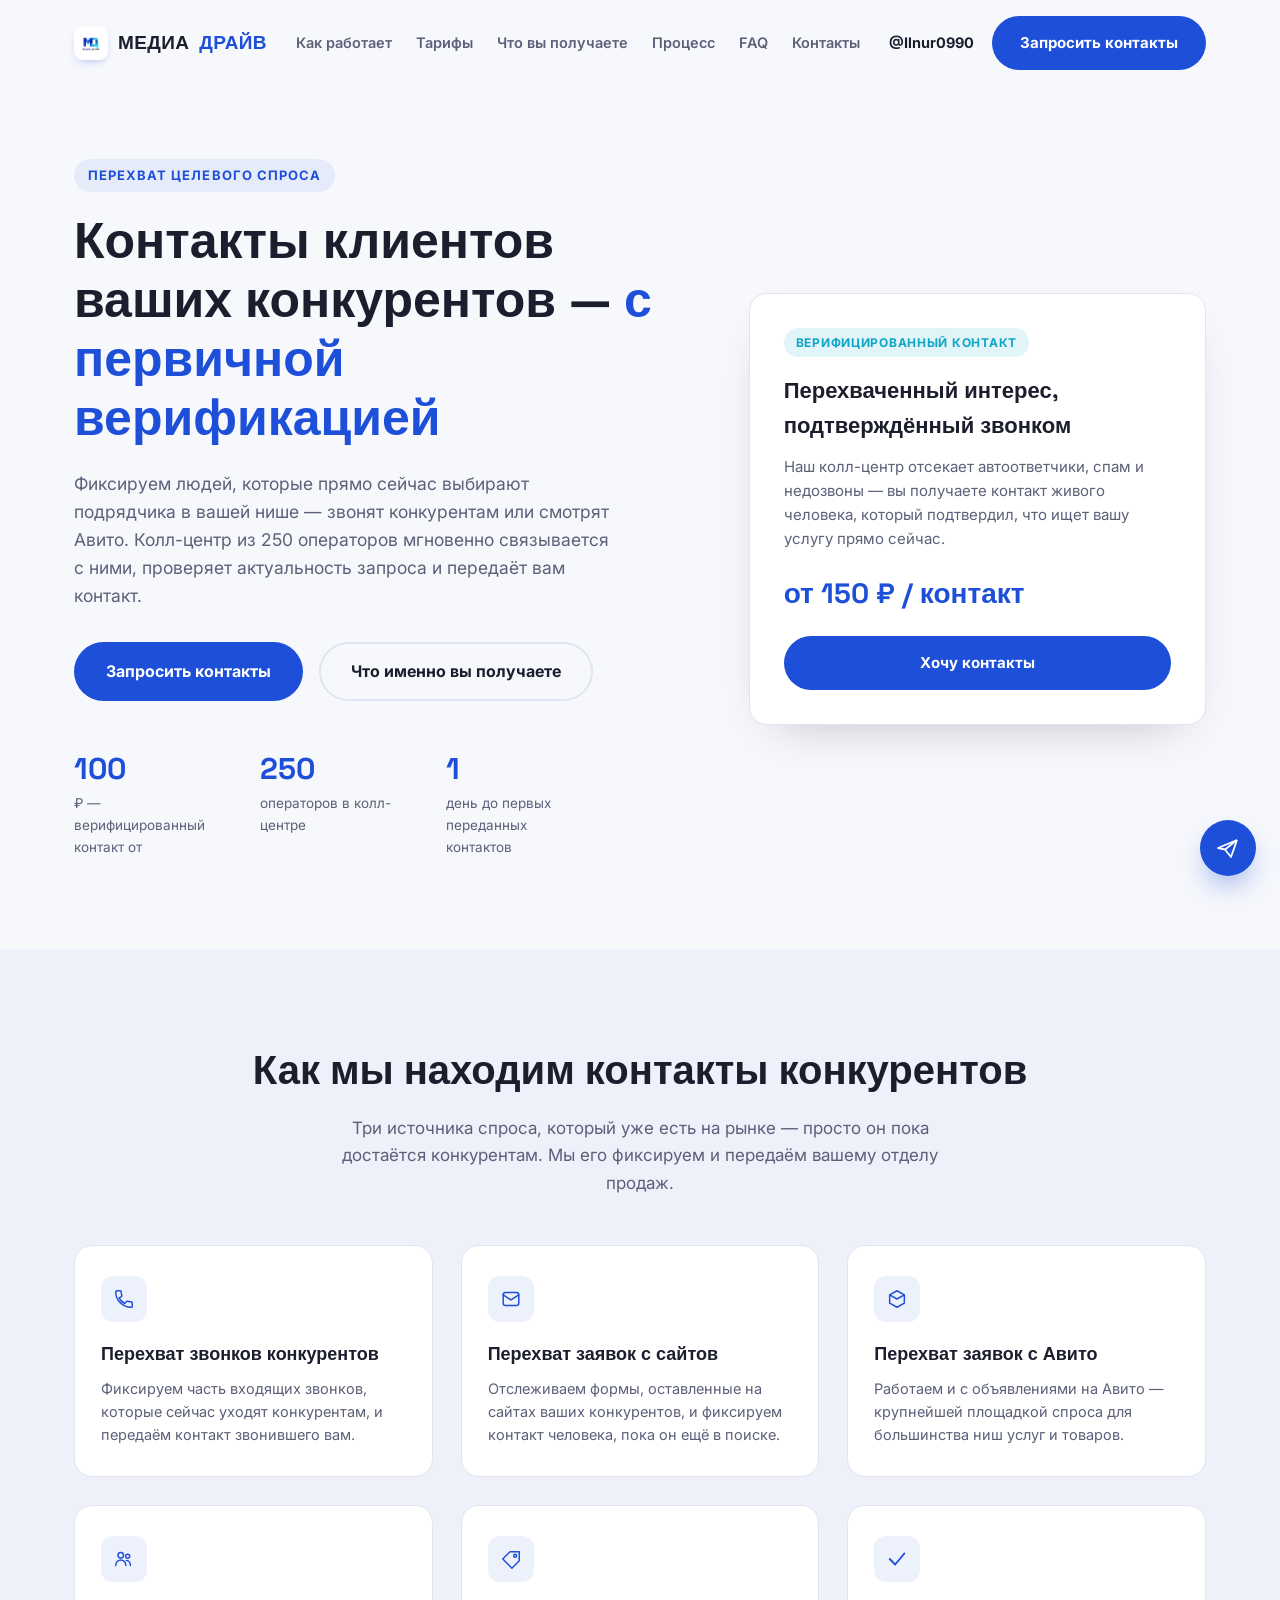
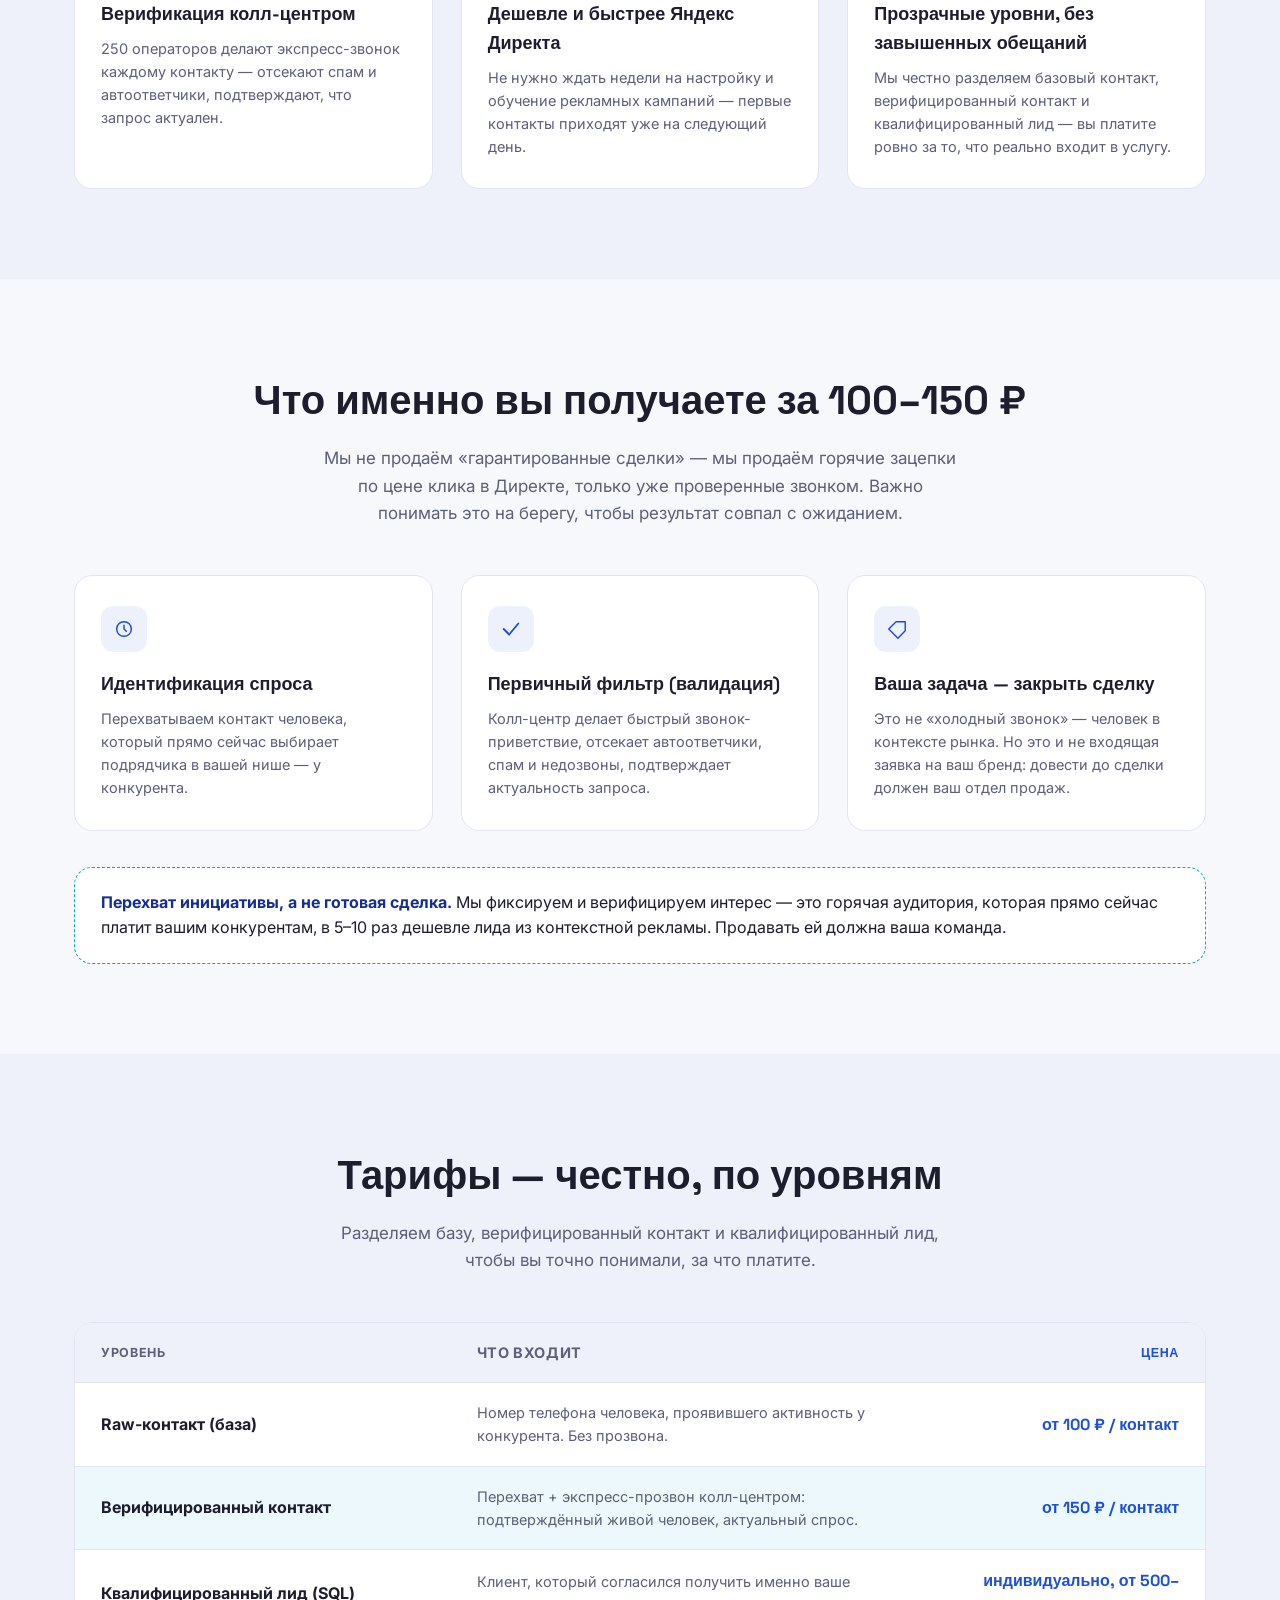
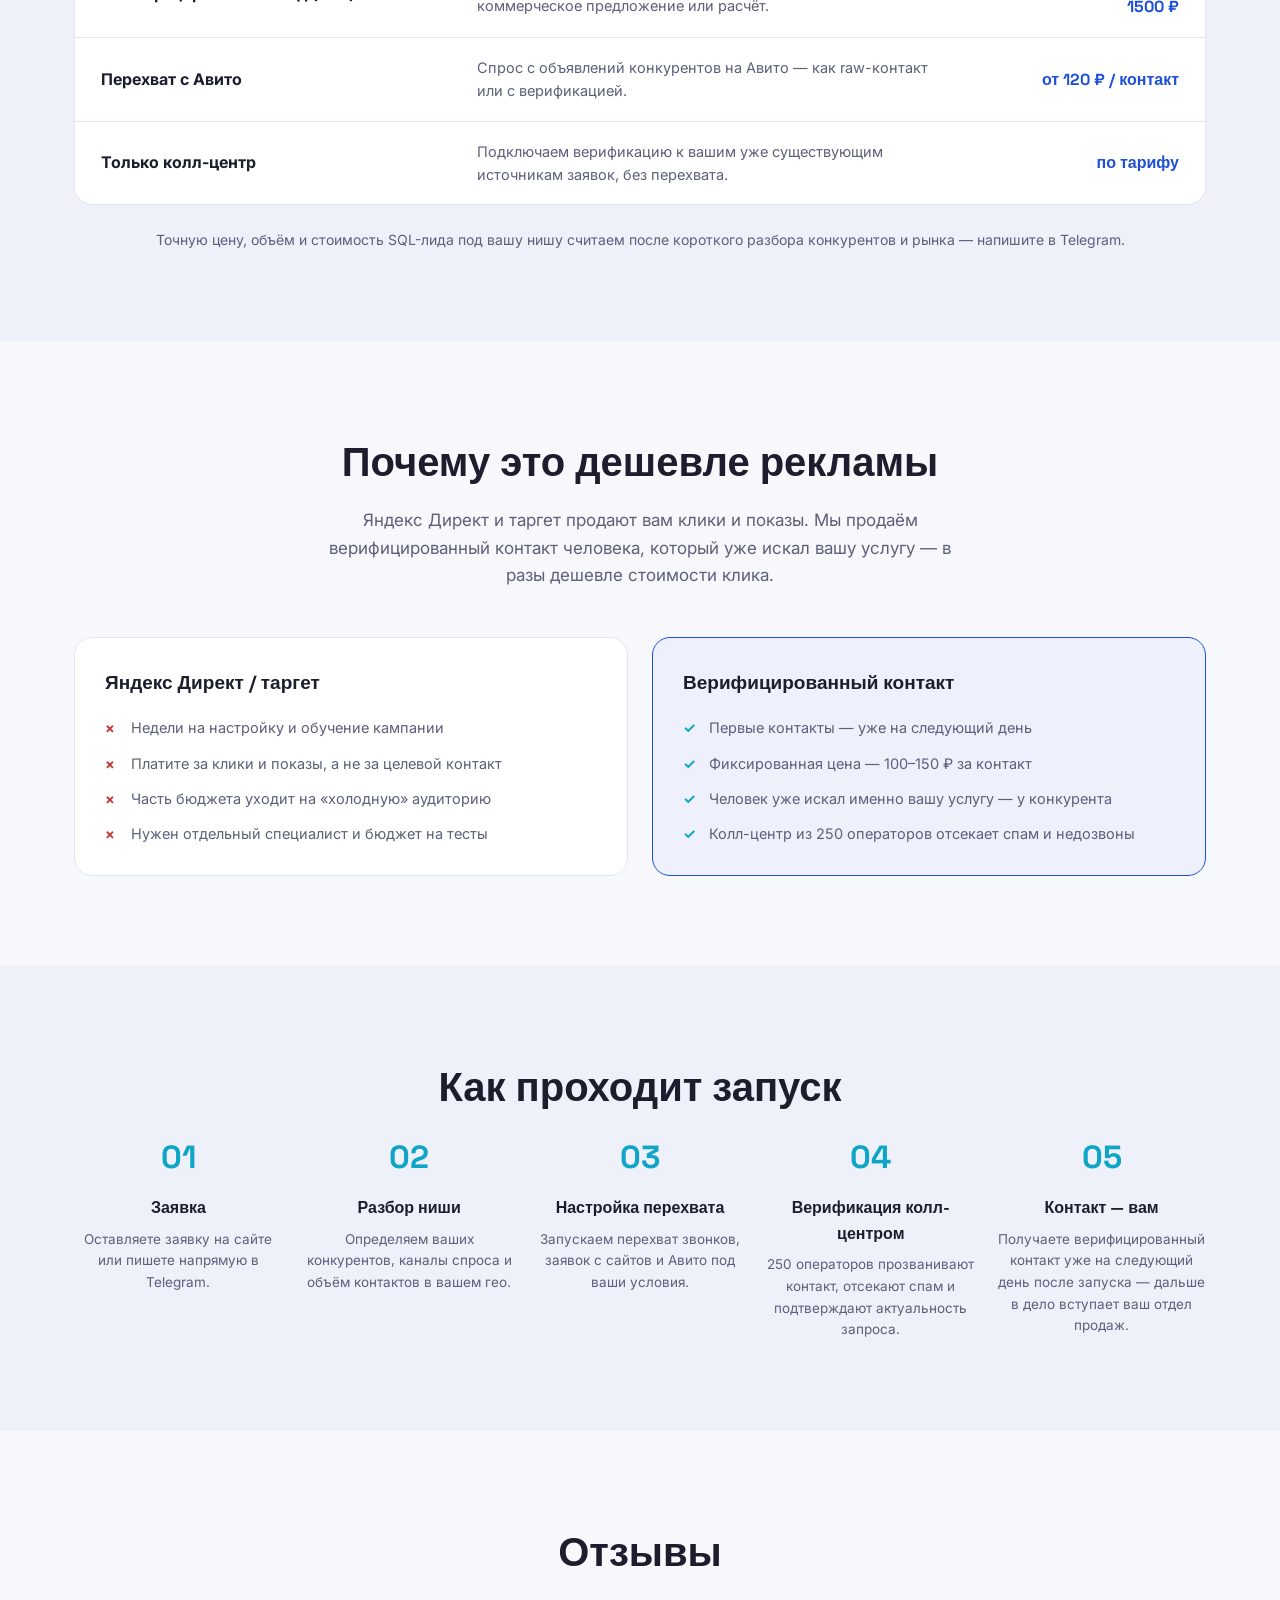
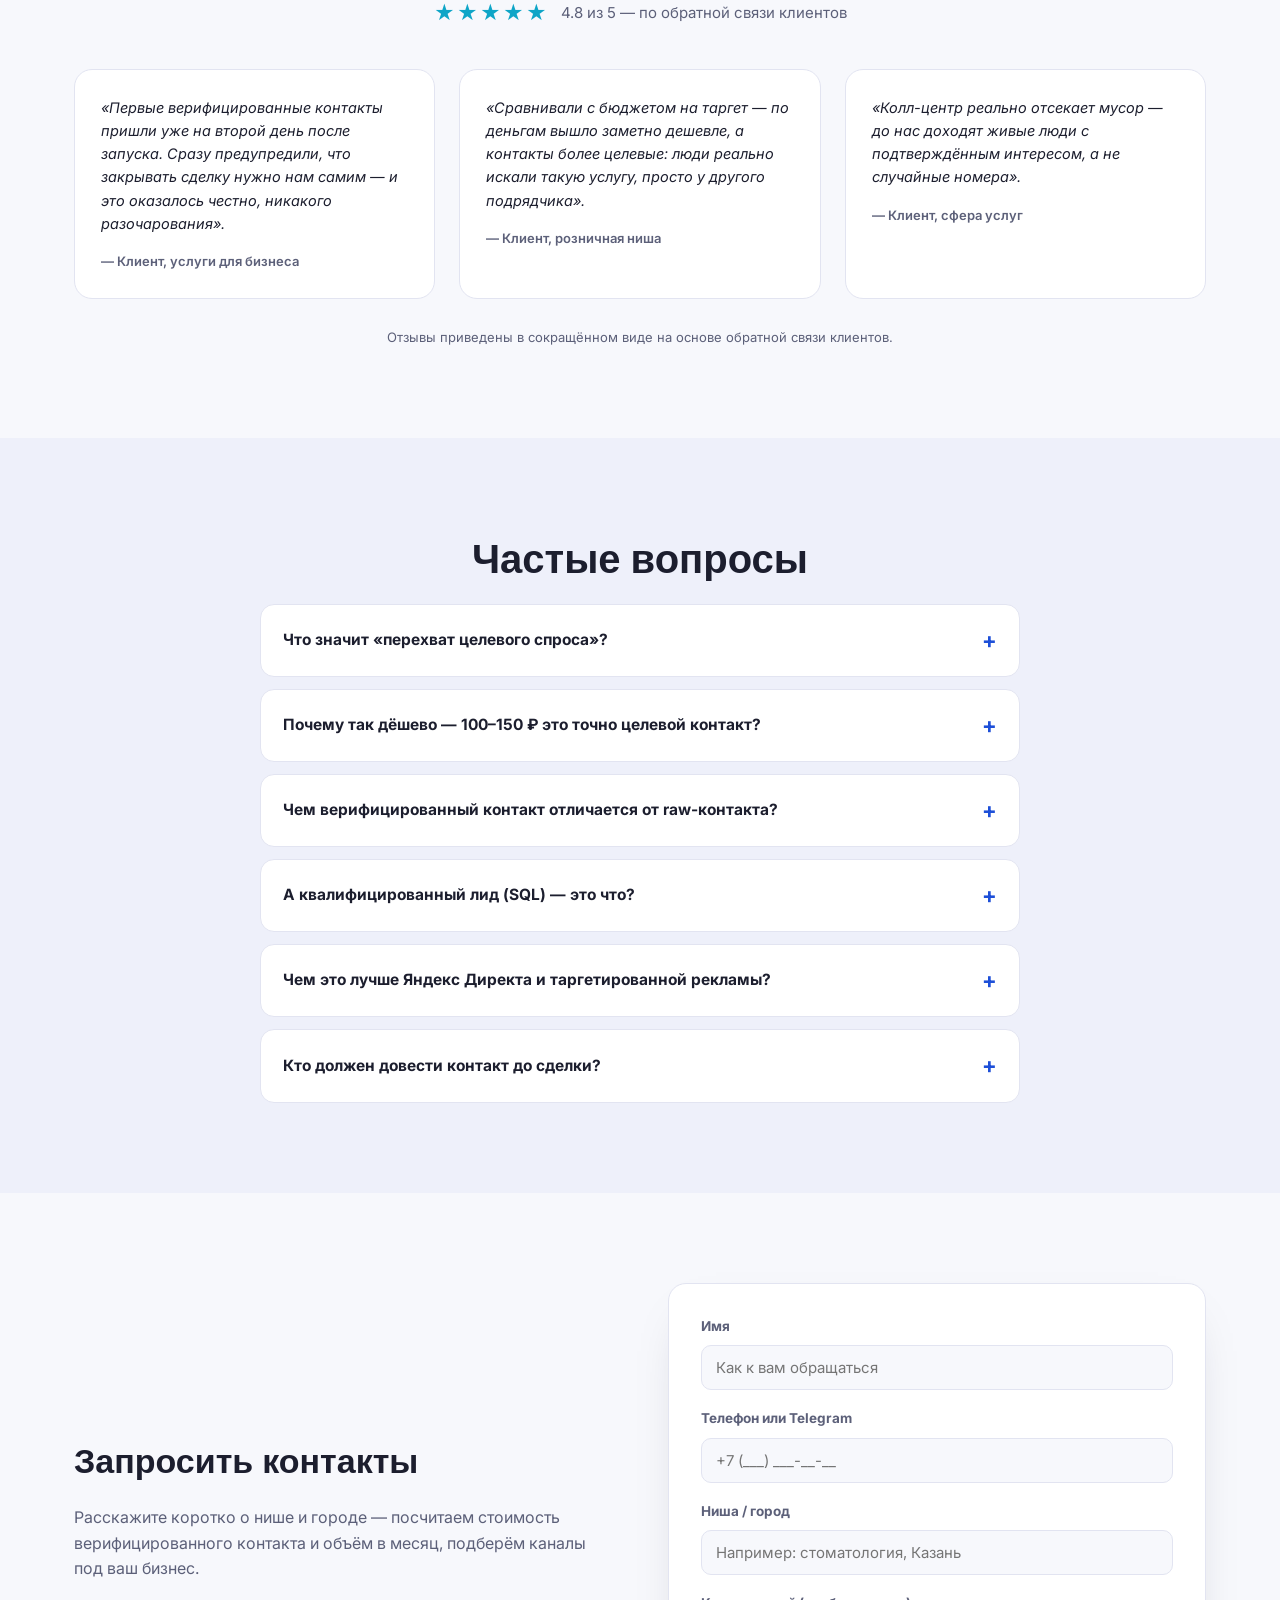
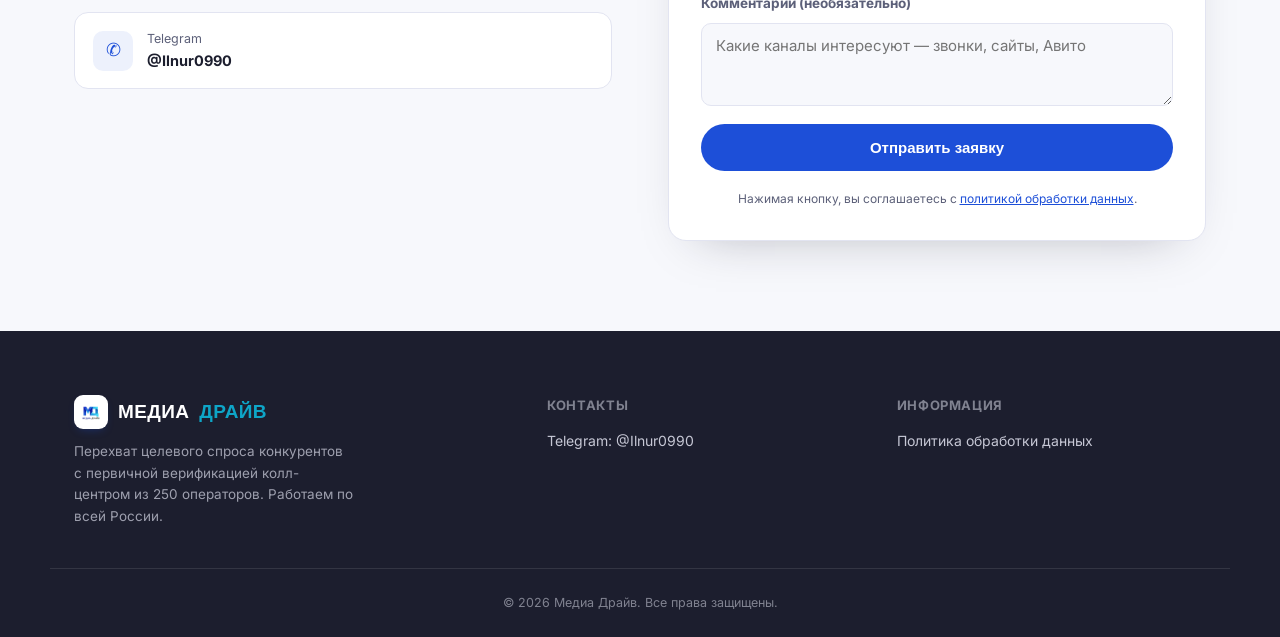
==== commit 2ff45258: "rebrand to Медиа Драйв, honest pricing tiers per client feedback Replace "лид"/"готовый клиент" posi" ====
--- a/index.html
+++ b/index.html
@@ -3,8 +3,8 @@
 <head>
 <meta charset="UTF-8">
 <meta name="viewport" content="width=device-width, initial-scale=1.0">
-<title>LeadHunt — перехват заявок конкурентов | Горячие лиды от 100 ₽</title>
-<meta name="description" content="Перехватываем входящие звонки и заявки конкурентов — с сайтов и Авито. Колл-центр из 250 опытных менеджеров прогревает и передаёт вам готовых клиентов уже на следующий день. Лид от 100 ₽.">
+<title>МЕДИА ДРАЙВ — перехват целевого спроса конкурентов | Верифицированные контакты от 100 ₽</title>
+<meta name="description" content="Фиксируем людей, которые прямо сейчас ищут вашу услугу у конкурентов — на сайтах и на Авито. Колл-центр из 250 операторов проверяет актуальность запроса и передаёт вам контакт. От 100 ₽ за контакт.">
 <link rel="preconnect" href="https://fonts.googleapis.com">
 <link rel="preconnect" href="https://fonts.gstatic.com" crossorigin>
 <link href="https://fonts.googleapis.com/css2?family=Space+Grotesk:wght@500;600;700&family=Inter:wght@400;500;600;700;800&display=swap" rel="stylesheet">
@@ -14,18 +14,18 @@
 
 <header class="header" id="header">
   <div class="header__inner container">
-    <a href="#top" class="logo">LEAD<span>HUNT</span></a>
+    <a href="#top" class="logo"><span class="logo-mark"><img src="img/logo.jpg" alt="Медиа Драйв"></span>МЕДИА <span>ДРАЙВ</span></a>
     <nav class="nav" id="nav">
       <a href="#about">Как работает</a>
-      <a href="#services">Услуги</a>
-      <a href="#courses">Тарифы</a>
+      <a href="#services">Тарифы</a>
+      <a href="#expect">Что вы получаете</a>
       <a href="#process">Процесс</a>
       <a href="#faq">FAQ</a>
       <a href="#contacts">Контакты</a>
     </nav>
     <div class="header__actions">
       <a href="https://t.me/Ilnur0990" class="header__phone" target="_blank" rel="noopener">@Ilnur0990</a>
-      <a href="#form" class="btn btn--primary">Подключить перехват</a>
+      <a href="#form" class="btn btn--primary">Запросить контакты</a>
       <button class="burger" id="burger" aria-label="Меню"><span></span><span></span><span></span></button>
     </div>
   </div>
@@ -37,25 +37,25 @@
   <section class="hero">
     <div class="container hero__inner">
       <div class="hero__text">
-        <span class="eyebrow">Перехват заявок конкурентов</span>
-        <h1>Горячие клиенты конкурентов —<br><em>уже завтра</em> в вашей заявке</h1>
-        <p class="hero__lead">Перехватываем входящие звонки и заявки, которые оставляют на сайтах и в объявлениях ваших конкурентов — включая Авито. Колл-центр из 250 опытных менеджеров дожимает лид и передаёт вам уже заинтересованного, тёплого клиента.</p>
+        <span class="eyebrow">Перехват целевого спроса</span>
+        <h1>Контакты клиентов ваших конкурентов — <em>с первичной верификацией</em></h1>
+        <p class="hero__lead">Фиксируем людей, которые прямо сейчас выбирают подрядчика в вашей нише — звонят конкурентам или смотрят Авито. Колл-центр из 250 операторов мгновенно связывается с ними, проверяет актуальность запроса и передаёт вам контакт.</p>
         <div class="hero__cta">
-          <a href="#form" class="btn btn--primary btn--lg">Подключить перехват</a>
-          <a href="#about" class="btn btn--ghost btn--lg">Как это работает</a>
+          <a href="#form" class="btn btn--primary btn--lg">Запросить контакты</a>
+          <a href="#expect" class="btn btn--ghost btn--lg">Что именно вы получаете</a>
         </div>
         <div class="hero__stats">
-          <div class="stat"><span class="stat__num" data-target="100">0</span><span class="stat__label">₽ — стоимость лида от</span></div>
-          <div class="stat"><span class="stat__num" data-target="250">0</span><span class="stat__label">менеджеров в колл-центре</span></div>
-          <div class="stat"><span class="stat__num" data-target="1">0</span><span class="stat__label">день до первых горячих заявок</span></div>
+          <div class="stat"><span class="stat__num" data-target="100">0</span><span class="stat__label">₽ — верифицированный контакт от</span></div>
+          <div class="stat"><span class="stat__num" data-target="250">0</span><span class="stat__label">операторов в колл-центре</span></div>
+          <div class="stat"><span class="stat__num" data-target="1">0</span><span class="stat__label">день до первых переданных контактов</span></div>
         </div>
       </div>
       <div class="hero__card">
-        <div class="hero__card-badge">Перехват + колл-центр под ключ</div>
-        <h3>Заявки конкурентов, обработанные и прогретые</h3>
-        <p>Забираем спрос, который уже идёт мимо вас к конкурентам, и передаём его вашему отделу продаж — готовым к разговору.</p>
-        <div class="hero__card-price">от 100–150 ₽ / лид</div>
-        <a href="#form" class="btn btn--primary btn--block">Хочу горячие заявки</a>
+        <div class="hero__card-badge">Верифицированный контакт</div>
+        <h3>Перехваченный интерес, подтверждённый звонком</h3>
+        <p>Наш колл-центр отсекает автоответчики, спам и недозвоны — вы получаете контакт живого человека, который подтвердил, что ищет вашу услугу прямо сейчас.</p>
+        <div class="hero__card-price">от 150 ₽ / контакт</div>
+        <a href="#form" class="btn btn--primary btn--block">Хочу контакты</a>
       </div>
     </div>
   </section>
@@ -63,22 +63,22 @@
   <!-- ADVANTAGES -->
   <section class="adv-section" id="about">
     <div class="container">
-      <h2 class="section-title">Как мы забираем заявки конкурентов</h2>
-      <p class="section-lead">Три источника спроса, который уже есть на рынке — просто он пока идёт не к вам. Мы его перенаправляем и доводим до сделки.</p>
+      <h2 class="section-title">Как мы находим контакты конкурентов</h2>
+      <p class="section-lead">Три источника спроса, который уже есть на рынке — просто он пока достаётся конкурентам. Мы его фиксируем и передаём вашему отделу продаж.</p>
       <div class="adv-grid">
         <div class="adv">
           <div class="adv__icon">
             <svg viewBox="0 0 24 24" fill="none"><path d="M6.6 10.8C7.9 13.4 10.1 15.5 12.7 16.9L14.8 14.8C15.1 14.5 15.5 14.4 15.9 14.5C17.1 14.9 18.4 15.1 19.7 15.1C20.4 15.1 21 15.7 21 16.4V19.8C21 20.5 20.4 21.1 19.7 21.1C10.5 21.1 3 13.6 3 4.4C3 3.7 3.6 3.1 4.3 3.1H7.7C8.4 3.1 9 3.7 9 4.4C9 5.7 9.2 7 9.6 8.2C9.7 8.6 9.6 9 9.3 9.3L6.6 10.8Z" stroke="currentColor" stroke-width="1.6" stroke-linejoin="round"/></svg>
           </div>
           <h3>Перехват звонков конкурентов</h3>
-          <p>Забираем часть входящих звонков, которые сейчас уходят конкурентам, и переключаем их на ваш отдел продаж.</p>
+          <p>Фиксируем часть входящих звонков, которые сейчас уходят конкурентам, и передаём контакт звонившего вам.</p>
         </div>
         <div class="adv">
           <div class="adv__icon">
             <svg viewBox="0 0 24 24" fill="none"><rect x="3.5" y="5" width="17" height="14" rx="2.5" stroke="currentColor" stroke-width="1.6"/><path d="M3.5 7.5L12 13L20.5 7.5" stroke="currentColor" stroke-width="1.6" stroke-linecap="round" stroke-linejoin="round"/></svg>
           </div>
           <h3>Перехват заявок с сайтов</h3>
-          <p>Отслеживаем формы и заявки, оставленные на сайтах ваших конкурентов, и подхватываем клиента, пока он ещё в поиске.</p>
+          <p>Отслеживаем формы, оставленные на сайтах ваших конкурентов, и фиксируем контакт человека, пока он ещё в поиске.</p>
         </div>
         <div class="adv">
           <div class="adv__icon">
@@ -91,137 +91,124 @@
           <div class="adv__icon">
             <svg viewBox="0 0 24 24" fill="none"><circle cx="8.5" cy="8" r="3" stroke="currentColor" stroke-width="1.6"/><circle cx="16" cy="9" r="2.2" stroke="currentColor" stroke-width="1.6"/><path d="M3 19C3 15.7 5.5 13 8.5 13C11.5 13 14 15.7 14 19" stroke="currentColor" stroke-width="1.6" stroke-linecap="round"/><path d="M14.5 13.5C17 13.8 19 16 19 19" stroke="currentColor" stroke-width="1.6" stroke-linecap="round"/></svg>
           </div>
-          <h3>Колл-центр из 250 менеджеров</h3>
-          <p>Опытные продавцы с большим стажем сразу прозванивают и квалифицируют лид — вы получаете не «сырой» контакт, а заинтересованного клиента.</p>
+          <h3>Верификация колл-центром</h3>
+          <p>250 операторов делают экспресс-звонок каждому контакту — отсекают спам и автоответчики, подтверждают, что запрос актуален.</p>
         </div>
         <div class="adv">
           <div class="adv__icon">
             <svg viewBox="0 0 24 24" fill="none"><path d="M3 12L11 4L21 4L21 14L13 22L3 12Z" stroke="currentColor" stroke-width="1.6" stroke-linejoin="round"/><circle cx="16.5" cy="8.5" r="1.6" stroke="currentColor" stroke-width="1.6"/></svg>
           </div>
           <h3>Дешевле и быстрее Яндекс Директа</h3>
-          <p>Не нужно ждать неделями настройки и обучения рекламных кампаний — первые заявки приходят уже на следующий день.</p>
+          <p>Не нужно ждать недели на настройку и обучение рекламных кампаний — первые контакты приходят уже на следующий день.</p>
         </div>
         <div class="adv">
           <div class="adv__icon">
             <svg viewBox="0 0 24 24" fill="none"><path d="M4 12L10 18L20 6" stroke="currentColor" stroke-width="2" stroke-linecap="round" stroke-linejoin="round"/></svg>
           </div>
-          <h3>Платите за результат, а не за клики</h3>
-          <p>Фиксированная стоимость за лид — 100–150 ₽, а не бюджет на клики и показы без гарантии заявки.</p>
-        </div>
-      </div>
-    </div>
-  </section>
-
-  <!-- SERVICES -->
-  <section class="services" id="services">
-    <div class="container">
-      <h2 class="section-title">Услуги</h2>
-      <p class="section-lead">Подключаем перехват по одному каналу или сразу комплекс — с обработкой лидов нашим колл-центром.</p>
-      <div class="services__grid">
-
-        <div class="service">
-          <div class="service__price">от 100 ₽</div>
-          <h3>Перехват звонков конкурентов</h3>
-          <p>Переключаем часть входящих звонков от конкурентов на ваш номер или на наш колл-центр.</p>
-        </div>
-
-        <div class="service">
-          <div class="service__price">от 100 ₽</div>
-          <h3>Перехват заявок с сайтов</h3>
-          <p>Забираем заявки, оставленные на сайтах конкурентов, и передаём вам с контактами клиента.</p>
-        </div>
-
-        <div class="service">
-          <div class="service__price">от 120 ₽</div>
-          <h3>Перехват заявок с Авито</h3>
-          <p>Подключаем перехват спроса с объявлений конкурентов на Авито в вашей нише и городе.</p>
-        </div>
-
-        <div class="service service--accent">
-          <div class="service__price">от 150 ₽</div>
-          <h3>Перехват + колл-центр под ключ</h3>
-          <p>Полный цикл: перехватываем лид, прозваниваем силами 250 менеджеров, передаём вам уже готового к сделке клиента.</p>
-        </div>
-
-        <div class="service">
-          <div class="service__price">по тарифу</div>
-          <h3>Обработка лидов колл-центром</h3>
-          <p>Подключаем колл-центр к вашим уже существующим источникам заявок — без перехвата, только обработка.</p>
-        </div>
-
-        <div class="service">
-          <div class="service__price">по запросу</div>
-          <h3>Настройка под нишу и гео</h3>
-          <p>Подбираем конкурентов, каналы и объём для вашей отрасли и региона перед запуском.</p>
-        </div>
-
+          <h3>Прозрачные уровни, без завышенных обещаний</h3>
+          <p>Мы честно разделяем базовый контакт, верифицированный контакт и квалифицированный лид — вы платите ровно за то, что реально входит в услугу.</p>
+        </div>
+      </div>
+    </div>
+  </section>
+
+  <!-- ЧТО ВЫ ПОЛУЧАЕТЕ -->
+  <section class="compare" id="expect">
+    <div class="container">
+      <h2 class="section-title">Что именно вы получаете за 100–150 ₽</h2>
+      <p class="section-lead">Мы не продаём «гарантированные сделки» — мы продаём горячие зацепки по цене клика в Директе, только уже проверенные звонком. Важно понимать это на берегу, чтобы результат совпал с ожиданием.</p>
+      <div class="adv-grid" style="grid-template-columns: repeat(3, 1fr);">
+        <div class="adv">
+          <div class="adv__icon">
+            <svg viewBox="0 0 24 24" fill="none"><circle cx="12" cy="12" r="8" stroke="currentColor" stroke-width="1.6"/><path d="M12 8V12L14.5 14.5" stroke="currentColor" stroke-width="1.6" stroke-linecap="round"/></svg>
+          </div>
+          <h3>Идентификация спроса</h3>
+          <p>Перехватываем контакт человека, который прямо сейчас выбирает подрядчика в вашей нише — у конкурента.</p>
+        </div>
+        <div class="adv">
+          <div class="adv__icon">
+            <svg viewBox="0 0 24 24" fill="none"><path d="M4 12L10 18L20 6" stroke="currentColor" stroke-width="2" stroke-linecap="round" stroke-linejoin="round"/></svg>
+          </div>
+          <h3>Первичный фильтр (валидация)</h3>
+          <p>Колл-центр делает быстрый звонок-приветствие, отсекает автоответчики, спам и недозвоны, подтверждает актуальность запроса.</p>
+        </div>
+        <div class="adv">
+          <div class="adv__icon">
+            <svg viewBox="0 0 24 24" fill="none"><path d="M3 12L11 4L21 4L21 14L13 22L3 12Z" stroke="currentColor" stroke-width="1.6" stroke-linejoin="round"/></svg>
+          </div>
+          <h3>Ваша задача — закрыть сделку</h3>
+          <p>Это не «холодный звонок» — человек в контексте рынка. Но это и не входящая заявка на ваш бренд: довести до сделки должен ваш отдел продаж.</p>
+        </div>
+      </div>
+      <div class="tip" style="background:var(--surface);border:1px dashed var(--gold);border-radius:var(--radius);padding:22px 26px;margin-top:36px;">
+        <strong style="color:var(--accent-dark);">Перехват инициативы, а не готовая сделка.</strong> Мы фиксируем и верифицируем интерес — это горячая аудитория, которая прямо сейчас платит вашим конкурентам, в 5–10 раз дешевле лида из контекстной рекламы. Продавать ей должна ваша команда.
       </div>
     </div>
   </section>
 
   <!-- PRICE TABLE -->
-  <section class="price" id="courses">
-    <div class="container">
-      <h2 class="section-title">Тарифы</h2>
-      <p class="section-lead">Оплата за лид — прозрачно и без скрытых надбавок. Итоговая цена зависит от ниши, гео и объёма заявок.</p>
+  <section class="price" id="services">
+    <div class="container">
+      <h2 class="section-title">Тарифы — честно, по уровням</h2>
+      <p class="section-lead">Разделяем базу, верифицированный контакт и квалифицированный лид, чтобы вы точно понимали, за что платите.</p>
       <div class="price__table">
         <div class="price__row price__row--head">
-          <span>Формат</span>
+          <span>Уровень</span>
           <span>Что входит</span>
           <span>Цена</span>
         </div>
         <div class="price__row">
-          <span>Перехват звонков</span>
-          <span>Переключение входящих звонков конкурентов на ваш номер</span>
-          <span>от 100 ₽ / лид</span>
+          <span>Raw-контакт (база)</span>
+          <span>Номер телефона человека, проявившего активность у конкурента. Без прозвона.</span>
+          <span>от 100 ₽ / контакт</span>
+        </div>
+        <div class="price__row price__row--accent">
+          <span>Верифицированный контакт</span>
+          <span>Перехват + экспресс-прозвон колл-центром: подтверждённый живой человек, актуальный спрос.</span>
+          <span>от 150 ₽ / контакт</span>
         </div>
         <div class="price__row">
-          <span>Перехват заявок с сайтов</span>
-          <span>Заявки с сайтов конкурентов, контакты клиента</span>
-          <span>от 100 ₽ / лид</span>
+          <span>Квалифицированный лид (SQL)</span>
+          <span>Клиент, который согласился получить именно ваше коммерческое предложение или расчёт.</span>
+          <span>индивидуально, от 500–1500 ₽</span>
         </div>
         <div class="price__row">
           <span>Перехват с Авито</span>
-          <span>Спрос с объявлений конкурентов на Авито</span>
-          <span>от 120 ₽ / лид</span>
-        </div>
-        <div class="price__row price__row--accent">
-          <span>Перехват + колл-центр</span>
-          <span>Перехват всех каналов + прозвон 250 менеджерами, передача готового клиента</span>
-          <span>от 150 ₽ / лид</span>
+          <span>Спрос с объявлений конкурентов на Авито — как raw-контакт или с верификацией.</span>
+          <span>от 120 ₽ / контакт</span>
         </div>
         <div class="price__row">
           <span>Только колл-центр</span>
-          <span>Обработка ваших текущих заявок без перехвата</span>
+          <span>Подключаем верификацию к вашим уже существующим источникам заявок, без перехвата.</span>
           <span>по тарифу</span>
         </div>
       </div>
-      <p class="price__note">Точную цену и объём заявок в месяц считаем после короткого разбора вашей ниши и конкурентов — напишите в Telegram.</p>
+      <p class="price__note">Точную цену, объём и стоимость SQL-лида под вашу нишу считаем после короткого разбора конкурентов и рынка — напишите в Telegram.</p>
     </div>
   </section>
 
   <!-- COMPARE -->
   <section class="compare">
     <div class="container">
-      <h2 class="section-title">Почему это эффективнее рекламы</h2>
-      <p class="section-lead">Яндекс Директ и таргет продают вам клики и показы. Мы продаём уже заинтересованного клиента, который искал вашу услугу.</p>
+      <h2 class="section-title">Почему это дешевле рекламы</h2>
+      <p class="section-lead">Яндекс Директ и таргет продают вам клики и показы. Мы продаём верифицированный контакт человека, который уже искал вашу услугу — в разы дешевле стоимости клика.</p>
       <div class="compare__grid">
         <div class="compare__card">
           <h3>Яндекс Директ / таргет</h3>
           <ul class="compare__list">
             <li>Недели на настройку и обучение кампании</li>
-            <li>Платите за клики и показы, а не за заявку</li>
+            <li>Платите за клики и показы, а не за целевой контакт</li>
             <li>Часть бюджета уходит на «холодную» аудиторию</li>
             <li>Нужен отдельный специалист и бюджет на тесты</li>
           </ul>
         </div>
         <div class="compare__card compare__card--accent">
-          <h3>Перехват заявок конкурентов</h3>
+          <h3>Верифицированный контакт</h3>
           <ul class="compare__list">
-            <li>Первые заявки — уже на следующий день</li>
-            <li>Платите фиксированно за лид — 100–150 ₽</li>
-            <li>Клиент уже искал именно вашу услугу</li>
-            <li>Колл-центр из 250 менеджеров прогревает лид до вас</li>
+            <li>Первые контакты — уже на следующий день</li>
+            <li>Фиксированная цена — 100–150 ₽ за контакт</li>
+            <li>Человек уже искал именно вашу услугу — у конкурента</li>
+            <li>Колл-центр из 250 операторов отсекает спам и недозвоны</li>
           </ul>
         </div>
       </div>
@@ -241,7 +228,7 @@
         <div class="step">
           <div class="step__num">02</div>
           <h3>Разбор ниши</h3>
-          <p>Определяем ваших основных конкурентов, каналы спроса и объём заявок в вашем гео.</p>
+          <p>Определяем ваших конкурентов, каналы спроса и объём контактов в вашем гео.</p>
         </div>
         <div class="step">
           <div class="step__num">03</div>
@@ -250,13 +237,13 @@
         </div>
         <div class="step">
           <div class="step__num">04</div>
-          <h3>Колл-центр обрабатывает лид</h3>
-          <p>250 опытных менеджеров прозванивают и квалифицируют клиента.</p>
+          <h3>Верификация колл-центром</h3>
+          <p>250 операторов прозванивают контакт, отсекают спам и подтверждают актуальность запроса.</p>
         </div>
         <div class="step">
           <div class="step__num">05</div>
-          <h3>Горячий лид — вам</h3>
-          <p>Получаете заинтересованного клиента уже на следующий день после запуска.</p>
+          <h3>Контакт — вам</h3>
+          <p>Получаете верифицированный контакт уже на следующий день после запуска — дальше в дело вступает ваш отдел продаж.</p>
         </div>
       </div>
     </div>
@@ -272,15 +259,15 @@
       </div>
       <div class="reviews__grid">
         <div class="review">
-          <p>«Первые заявки пришли уже на второй день после запуска. Приятно, что не нужно было ждать раскачки рекламной кампании».</p>
+          <p>«Первые верифицированные контакты пришли уже на второй день после запуска. Сразу предупредили, что закрывать сделку нужно нам самим — и это оказалось честно, никакого разочарования».</p>
           <div class="review__author">— Клиент, услуги для бизнеса</div>
         </div>
         <div class="review">
-          <p>«Сравнивали с бюджетом на таргет — по деньгам вышло заметно дешевле, а заявки более целевые, клиент уже понимает, что ему нужно».</p>
+          <p>«Сравнивали с бюджетом на таргет — по деньгам вышло заметно дешевле, а контакты более целевые: люди реально искали такую услугу, просто у другого подрядчика».</p>
           <div class="review__author">— Клиент, розничная ниша</div>
         </div>
         <div class="review">
-          <p>«Колл-центр реально дожимает лида — до нас доходит уже тёплый разговор, а не просто номер телефона».</p>
+          <p>«Колл-центр реально отсекает мусор — до нас доходят живые люди с подтверждённым интересом, а не случайные номера».</p>
           <div class="review__author">— Клиент, сфера услуг</div>
         </div>
       </div>
@@ -294,28 +281,28 @@
       <h2 class="section-title">Частые вопросы</h2>
       <div class="faq__list">
         <details class="faq__item">
-          <summary>Что значит «перехват заявок конкурентов»?</summary>
-          <p>Мы работаем с тем же спросом, что видят ваши конкуренты — по их объявлениям, сайтам и карточкам, в том числе на Авито — и перенаправляем часть этого потока на вас, вместо того чтобы вы сами боролись за клик в рекламе.</p>
-        </details>
-        <details class="faq__item">
-          <summary>Сколько стоит один лид?</summary>
-          <p>В среднем 100–150 ₽ за лид, в зависимости от ниши, региона и выбранного канала — звонки, сайты, Авито или комплекс со всеми тремя.</p>
+          <summary>Что значит «перехват целевого спроса»?</summary>
+          <p>Мы фиксируем людей, которые прямо сейчас ищут вашу услугу — по объявлениям, сайтам и карточкам конкурентов, в том числе на Авито — и передаём вам их контакты вместо того, чтобы вы сами боролись за клик в рекламе.</p>
+        </details>
+        <details class="faq__item">
+          <summary>Почему так дёшево — 100–150 ₽ это точно целевой контакт?</summary>
+          <p>За 100–150 ₽ вы получаете верифицированный первичный контакт: человек, который прямо сейчас ищет ваш продукт, и до которого мы дозвонились. Он ещё не знает вашу компанию — это не готовая сделка, а горячее топливо для отдела продаж, в 5–10 раз дешевле лида из контекстной рекламы.</p>
+        </details>
+        <details class="faq__item">
+          <summary>Чем верифицированный контакт отличается от raw-контакта?</summary>
+          <p>Raw-контакт — это номер телефона человека, проявившего активность у конкурента, без прозвона: от 100 ₽. Верифицированный контакт — тот же контакт плюс экспресс-звонок нашего колл-центра, который отсекает спам, автоответчики и недозвоны и подтверждает, что запрос актуален: от 150 ₽.</p>
+        </details>
+        <details class="faq__item">
+          <summary>А квалифицированный лид (SQL) — это что?</summary>
+          <p>Это человек, который уже согласился получить именно ваше коммерческое предложение или расчёт — более глубокая проработка, стоимость считается индивидуально под нишу, обычно от 500 до 1500 ₽.</p>
         </details>
         <details class="faq__item">
           <summary>Чем это лучше Яндекс Директа и таргетированной рекламы?</summary>
-          <p>Реклама продаёт клики и показы, а результат неизвестен заранее. Перехват работает с уже сформированным спросом — человек уже искал такую услугу у конкурента, а первые заявки приходят уже на следующий день после запуска.</p>
-        </details>
-        <details class="faq__item">
-          <summary>Как быстро появятся первые заявки?</summary>
-          <p>Обычно клиенты начинают получать заинтересованных, горячих клиентов уже на следующий день после подключения.</p>
-        </details>
-        <details class="faq__item">
-          <summary>Что входит в работу колл-центра?</summary>
-          <p>250 опытных менеджеров с большим стажем продаж принимают перехваченный контакт, прозванивают и квалифицируют его — вам передаётся уже прогретый, заинтересованный лид, а не «сырой» номер телефона.</p>
-        </details>
-        <details class="faq__item">
-          <summary>Можно подключить только один канал, например Авито?</summary>
-          <p>Да, можно начать с одного канала — звонки, заявки с сайтов или Авито — и расширить на остальные после первых результатов.</p>
+          <p>Реклама продаёт клики и показы, результат которых неизвестен заранее. Мы работаем с уже сформированным спросом — человек уже искал такую услугу у конкурента, а первые контакты приходят уже на следующий день после запуска.</p>
+        </details>
+        <details class="faq__item">
+          <summary>Кто должен довести контакт до сделки?</summary>
+          <p>Мы перехватываем внимание клиента на этапе выбора и отсеиваем мусор колл-центром — но продавать должна ваша команда. Это не холодный звонок в никуда, но и не готовая заявка на ваш бренд: клиента ещё нужно убедить выбрать именно вас.</p>
         </details>
       </div>
     </div>
@@ -325,8 +312,8 @@
   <section class="form-section" id="form">
     <div class="container form-section__inner">
       <div class="form-section__text">
-        <h2>Подключить перехват заявок</h2>
-        <p>Расскажите коротко о нише и городе — посчитаем стоимость лида и объём заявок в месяц, подберём каналы под ваш бизнес.</p>
+        <h2>Запросить контакты</h2>
+        <p>Расскажите коротко о нише и городе — посчитаем стоимость верифицированного контакта и объём в месяц, подберём каналы под ваш бизнес.</p>
         <div class="form-section__contact">
           <a href="https://t.me/Ilnur0990" target="_blank" rel="noopener" class="contact-card">
             <span class="contact-card__icon">✆</span>
@@ -366,8 +353,8 @@
 <footer class="footer" id="contacts">
   <div class="container footer__inner">
     <div class="footer__brand">
-      <div class="logo">LEAD<span>HUNT</span></div>
-      <p>Перехват заявок и звонков конкурентов + колл-центр из 250 менеджеров. Работаем по всей России.</p>
+      <div class="logo"><span class="logo-mark"><img src="img/logo.jpg" alt="Медиа Драйв"></span>МЕДИА <span>ДРАЙВ</span></div>
+      <p>Перехват целевого спроса конкурентов с первичной верификацией колл-центром из 250 операторов. Работаем по всей России.</p>
     </div>
     <div class="footer__col">
       <h4>Контакты</h4>
@@ -379,7 +366,7 @@
     </div>
   </div>
   <div class="container footer__bottom">
-    <span>© <span id="year"></span> LeadHunt. Все права защищены.</span>
+    <span>© <span id="year"></span> Медиа Драйв. Все права защищены.</span>
   </div>
 </footer>
 
--- a/styles.css
+++ b/styles.css
@@ -4,9 +4,9 @@
   --surface: #ffffff;
   --ink: #1c1e2e;
   --ink-soft: #5c6079;
-  --accent: #4338ca;
-  --accent-dark: #332aa3;
-  --gold: #65a30d;
+  --accent: #1d4fd8;
+  --accent-dark: #142f8f;
+  --gold: #0ea5c7;
   --border: #e2e4f1;
   --radius: 18px;
   --shadow: 0 20px 50px -30px rgba(28, 30, 46, 0.35);
@@ -59,7 +59,7 @@
   text-transform: uppercase;
   color: var(--accent);
   font-weight: 700;
-  background: rgba(67, 56, 202, 0.08);
+  background: rgba(29, 79, 216, 0.08);
   padding: 6px 14px;
   border-radius: 100px;
   margin-bottom: 20px;
@@ -81,7 +81,7 @@
   white-space: nowrap;
 }
 .btn--primary { background: var(--accent); color: #fff; }
-.btn--primary:hover { background: var(--accent-dark); transform: translateY(-1px); box-shadow: 0 12px 24px -12px rgba(67,56,202,0.55); }
+.btn--primary:hover { background: var(--accent-dark); transform: translateY(-1px); box-shadow: 0 12px 24px -12px rgba(29,79,216,0.55); }
 .btn--ghost { background: transparent; border-color: var(--border); color: var(--ink); }
 .btn--ghost:hover { border-color: var(--accent); color: var(--accent); }
 .btn--lg { padding: 15px 30px; font-size: 16px; }
@@ -110,6 +110,9 @@
 }
 .logo {
   flex-shrink: 0;
+  display: inline-flex;
+  align-items: center;
+  gap: 10px;
   font-family: var(--font-head);
   font-weight: 700;
   font-size: 19px;
@@ -117,6 +120,15 @@
   color: var(--ink);
 }
 .logo span { color: var(--accent); }
+.logo-mark {
+  width: 34px;
+  height: 34px;
+  border-radius: 9px;
+  overflow: hidden;
+  flex-shrink: 0;
+  box-shadow: 0 4px 10px -4px rgba(29,79,216,0.4);
+}
+.logo-mark img { width: 100%; height: 100%; object-fit: cover; display: block; }
 .nav { display: flex; align-items: center; gap: 24px; }
 .nav a {
   white-space: nowrap;
@@ -174,7 +186,7 @@
   text-transform: uppercase;
   letter-spacing: 0.06em;
   color: var(--gold);
-  background: rgba(101, 163, 13, 0.12);
+  background: rgba(14, 165, 199, 0.12);
   padding: 5px 12px;
   border-radius: 100px;
   margin-bottom: 16px;
@@ -195,7 +207,7 @@
 .adv__icon {
   width: 46px; height: 46px;
   border-radius: 12px;
-  background: rgba(67, 56, 202, 0.08);
+  background: rgba(29, 79, 216, 0.08);
   color: var(--accent);
   display: flex; align-items: center; justify-content: center;
   margin-bottom: 18px;
@@ -213,7 +225,7 @@
   border-radius: var(--radius);
   padding: 28px;
 }
-.service--accent { border-color: var(--accent); background: rgba(67, 56, 202, 0.04); }
+.service--accent { border-color: var(--accent); background: rgba(29, 79, 216, 0.04); }
 .service__price { font-family: var(--font-head); font-weight: 700; font-size: 22px; color: var(--accent); margin-bottom: 10px; }
 .service h3 { font-size: 18px; margin-bottom: 8px; }
 .service p { font-size: 14.5px; color: var(--ink-soft); }
@@ -246,14 +258,14 @@
 .price__row:not(.price__row--head) span:first-child { font-weight: 700; }
 .price__row span:nth-child(2) { color: var(--ink-soft); font-size: 14.5px; }
 .price__row span:last-child { font-family: var(--font-head); font-weight: 700; color: var(--accent); text-align: right; }
-.price__row--accent { background: rgba(101, 163, 13, 0.08); }
+.price__row--accent { background: rgba(14, 165, 199, 0.08); }
 .price__note { text-align: center; margin-top: 24px; color: var(--ink-soft); font-size: 14px; }
 
 /* COMPARE */
 .compare { padding: 90px 0; }
 .compare__grid { display: grid; grid-template-columns: 1fr 1fr; gap: 24px; }
 .compare__card { background: var(--surface); border: 1px solid var(--border); border-radius: var(--radius); padding: 30px; }
-.compare__card--accent { border-color: var(--accent); background: rgba(67, 56, 202, 0.04); }
+.compare__card--accent { border-color: var(--accent); background: rgba(29, 79, 216, 0.04); }
 .compare__card h3 { font-size: 19px; margin-bottom: 18px; }
 .compare__list { list-style: none; display: flex; flex-direction: column; gap: 12px; }
 .compare__list li { font-size: 14.5px; color: var(--ink-soft); padding-left: 26px; position: relative; }
@@ -338,7 +350,7 @@
 .contact-card__icon {
   width: 40px; height: 40px;
   border-radius: 10px;
-  background: rgba(67, 56, 202, 0.08);
+  background: rgba(29, 79, 216, 0.08);
   color: var(--accent);
   display: flex; align-items: center; justify-content: center;
   font-size: 18px;
@@ -401,7 +413,7 @@
   background: var(--accent);
   color: #fff;
   display: flex; align-items: center; justify-content: center;
-  box-shadow: 0 14px 30px -10px rgba(67,56,202,0.6);
+  box-shadow: 0 14px 30px -10px rgba(29,79,216,0.6);
   z-index: 90;
   transition: transform 0.15s ease;
 }
